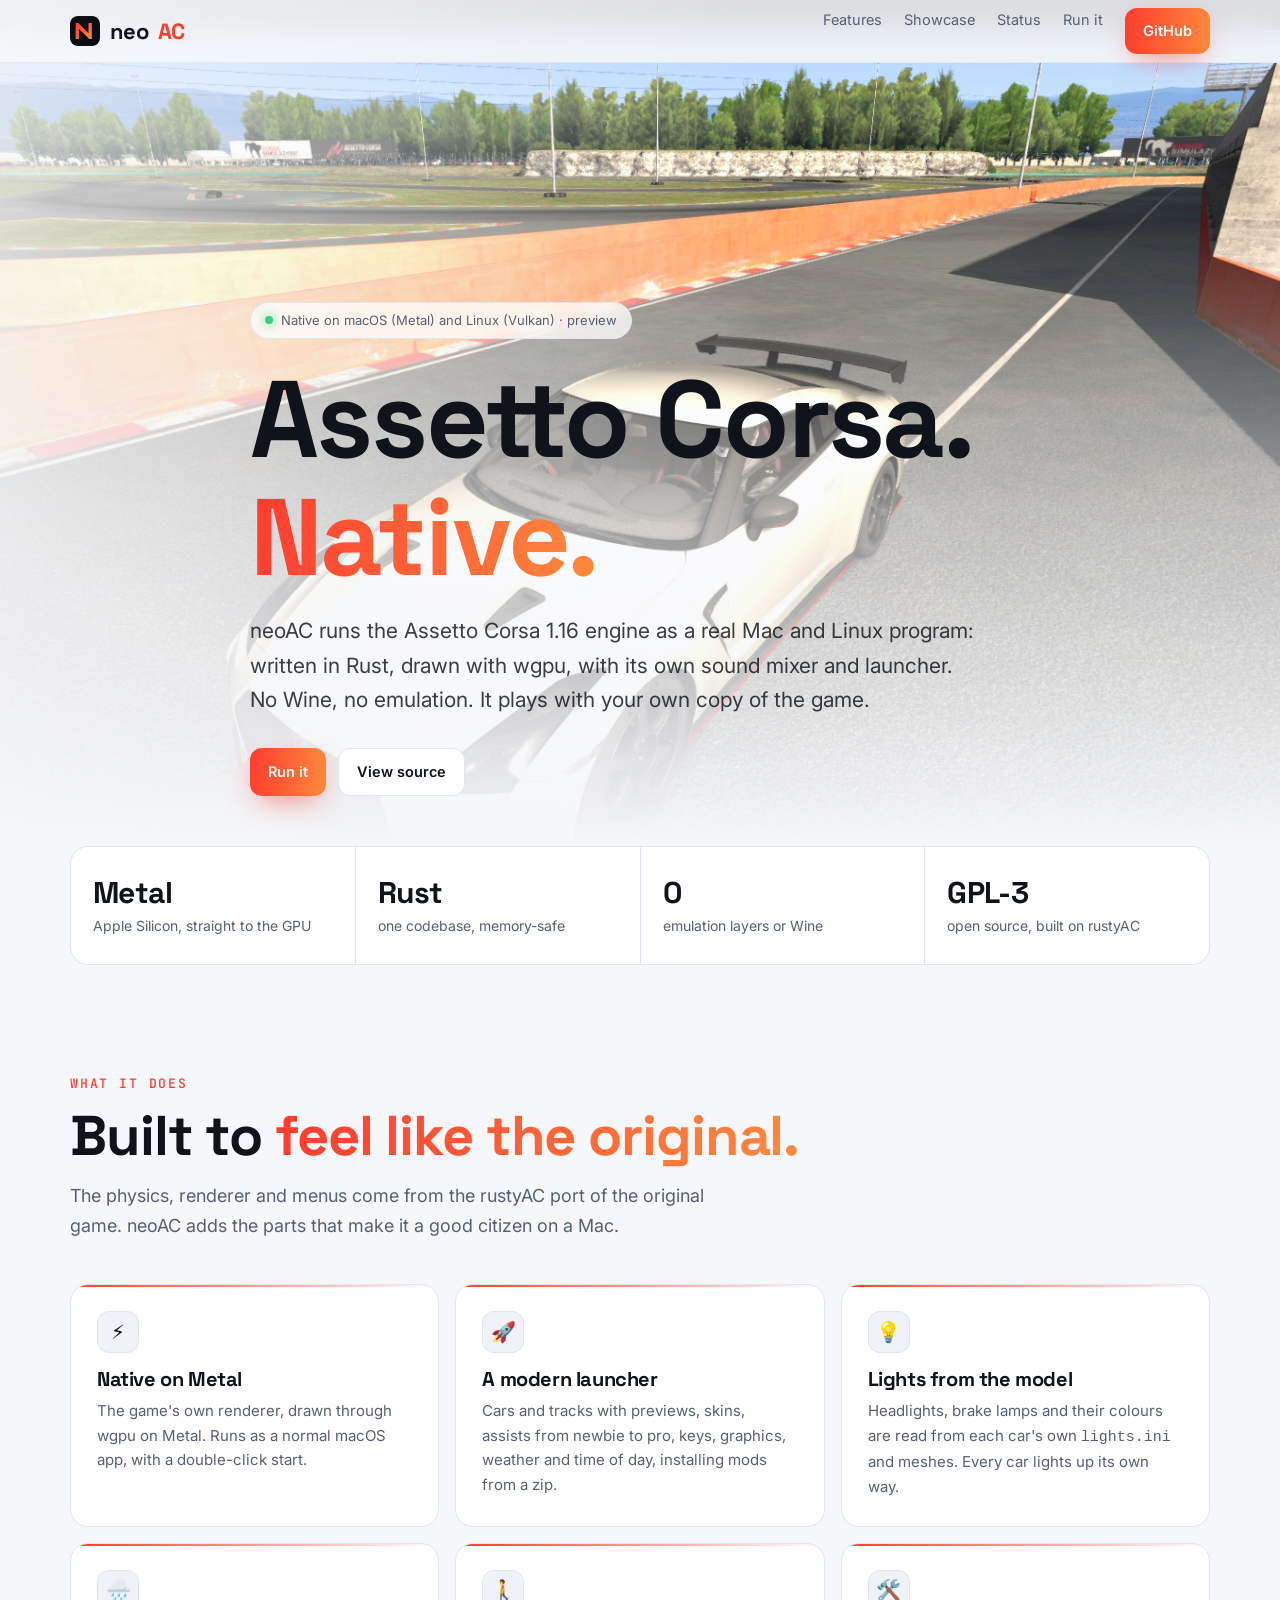
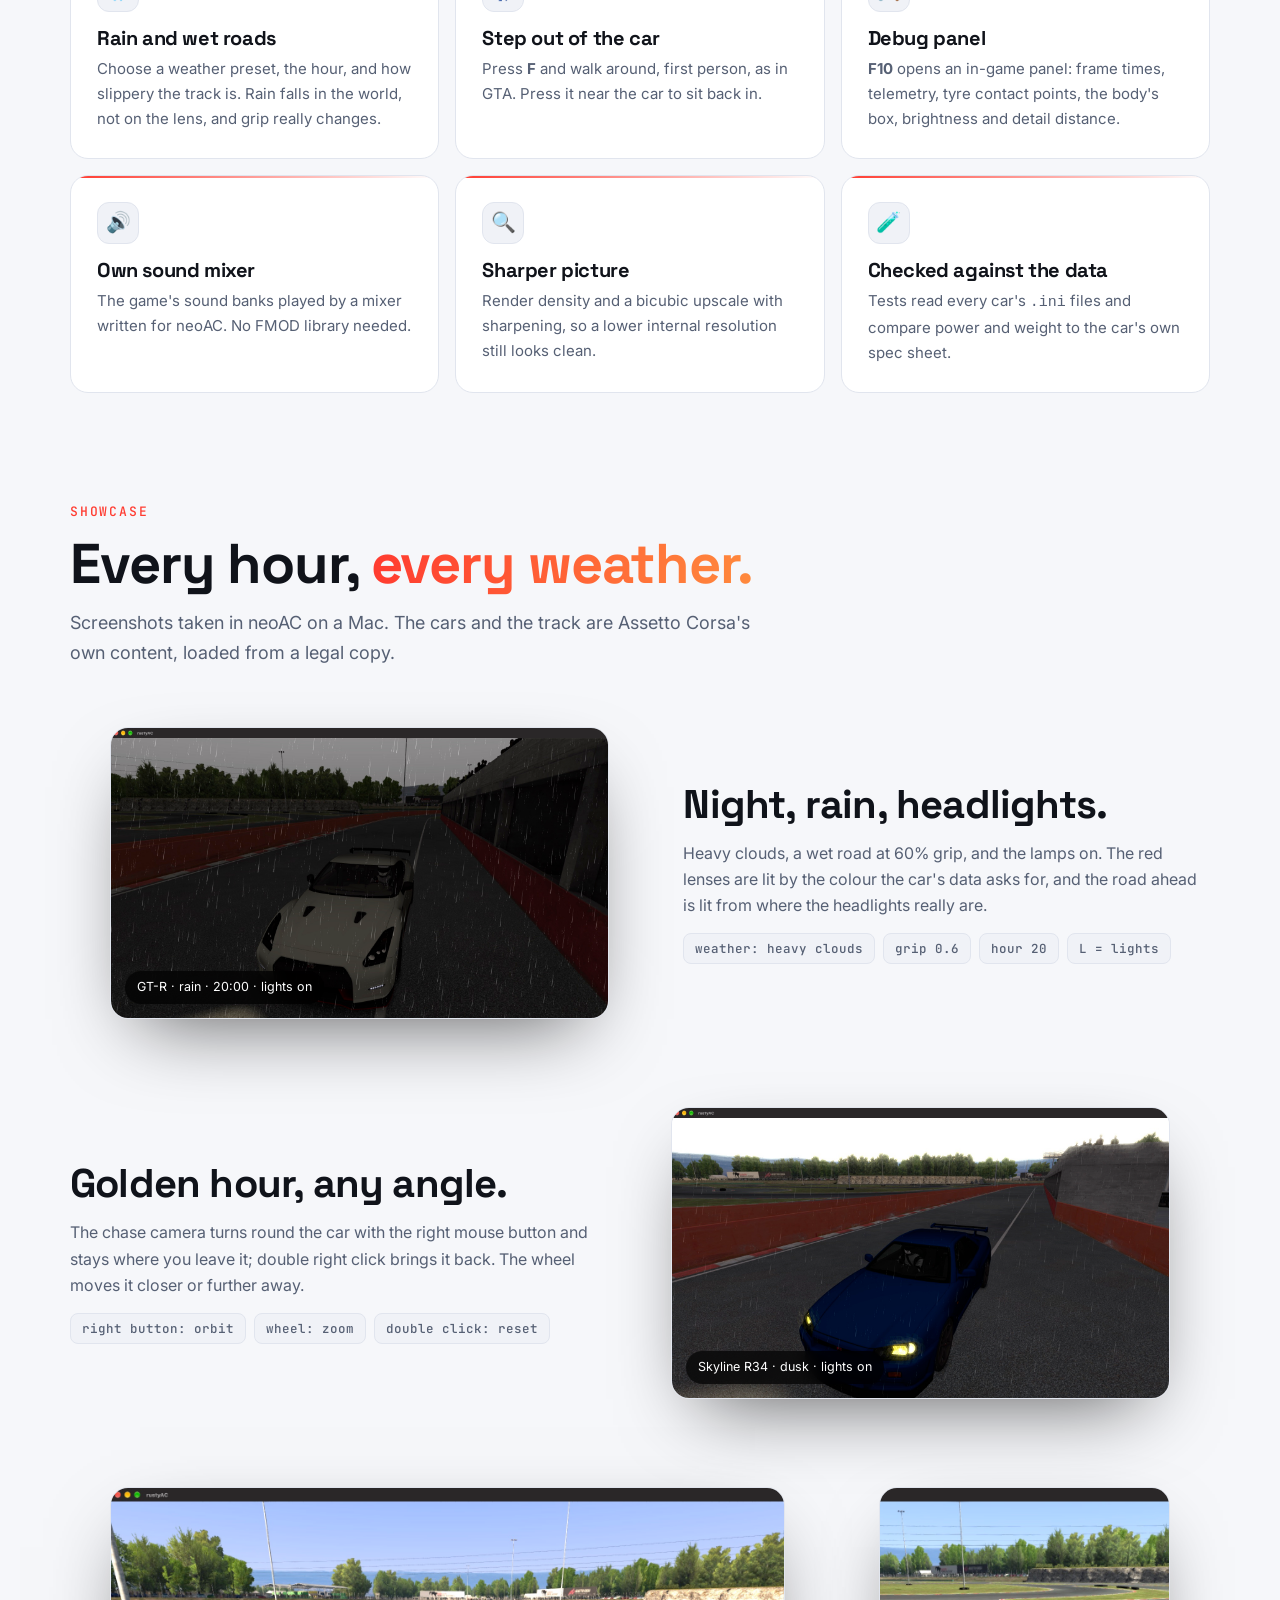
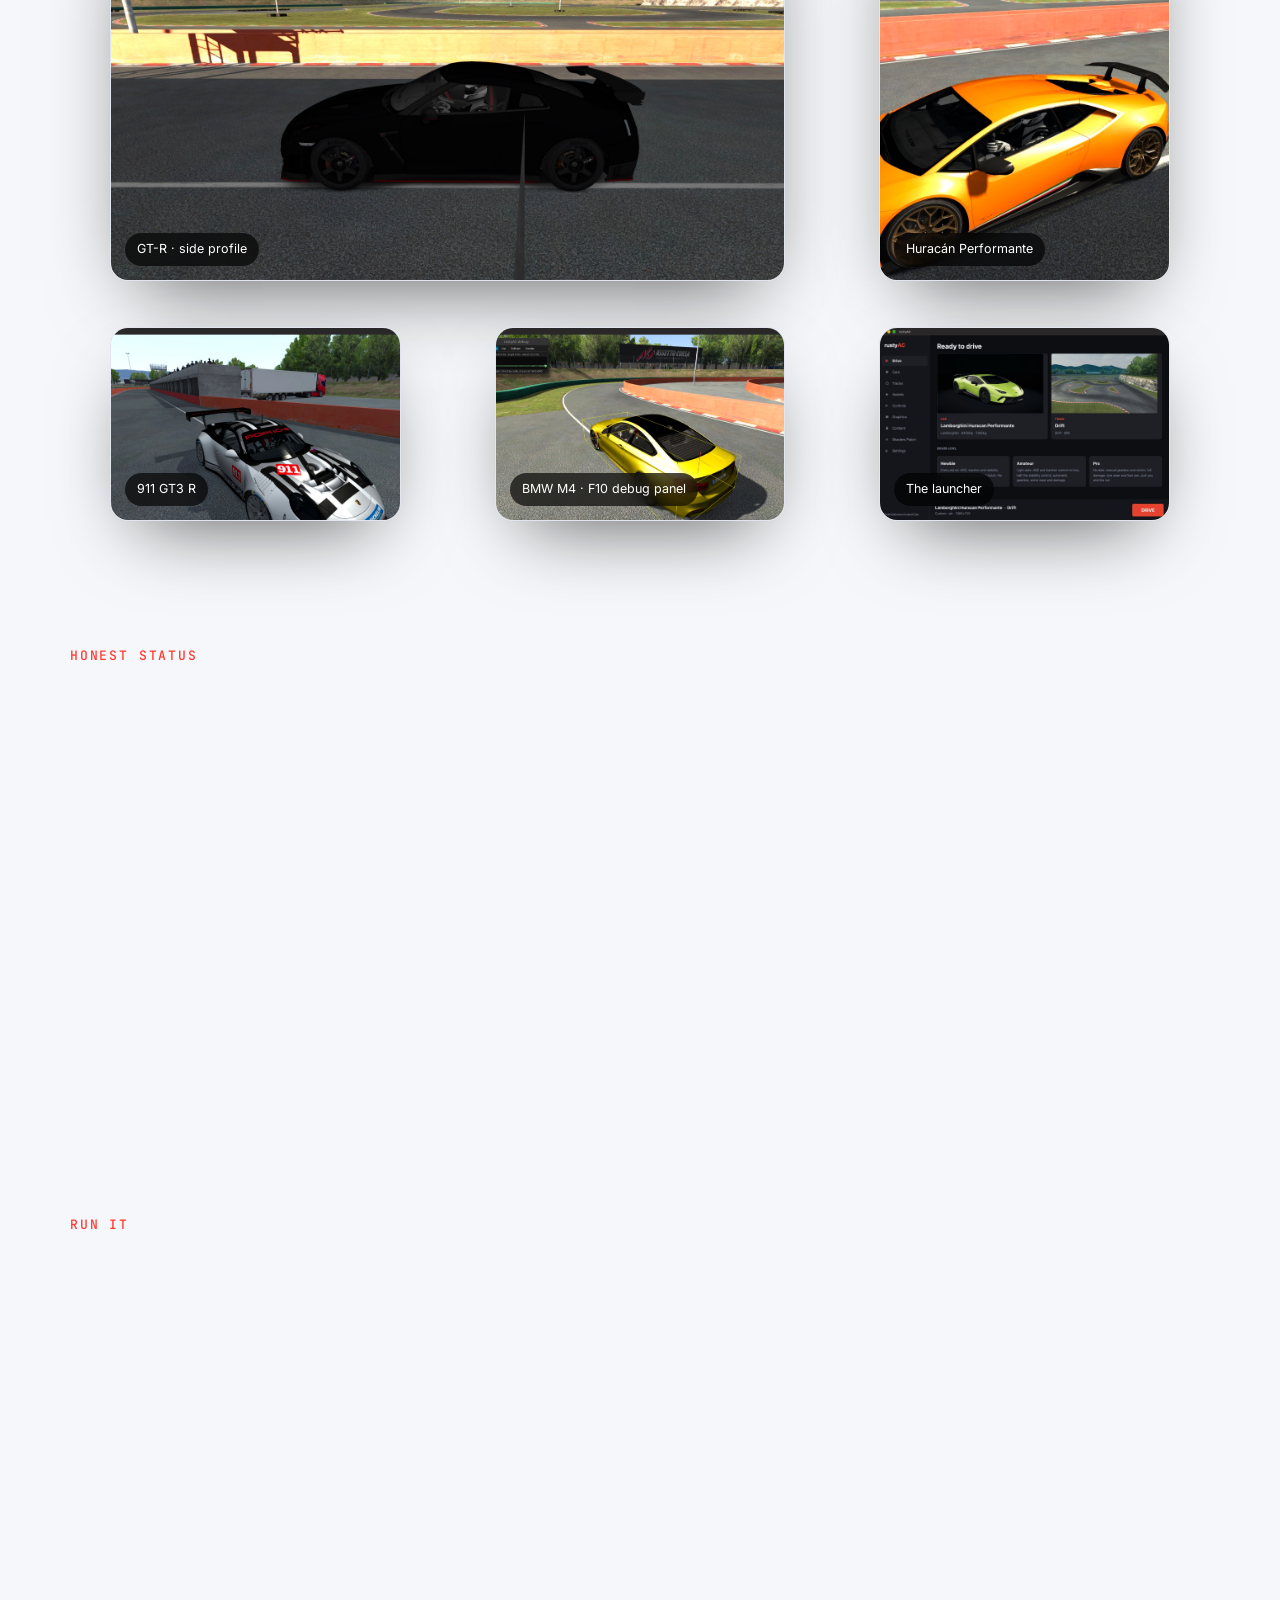
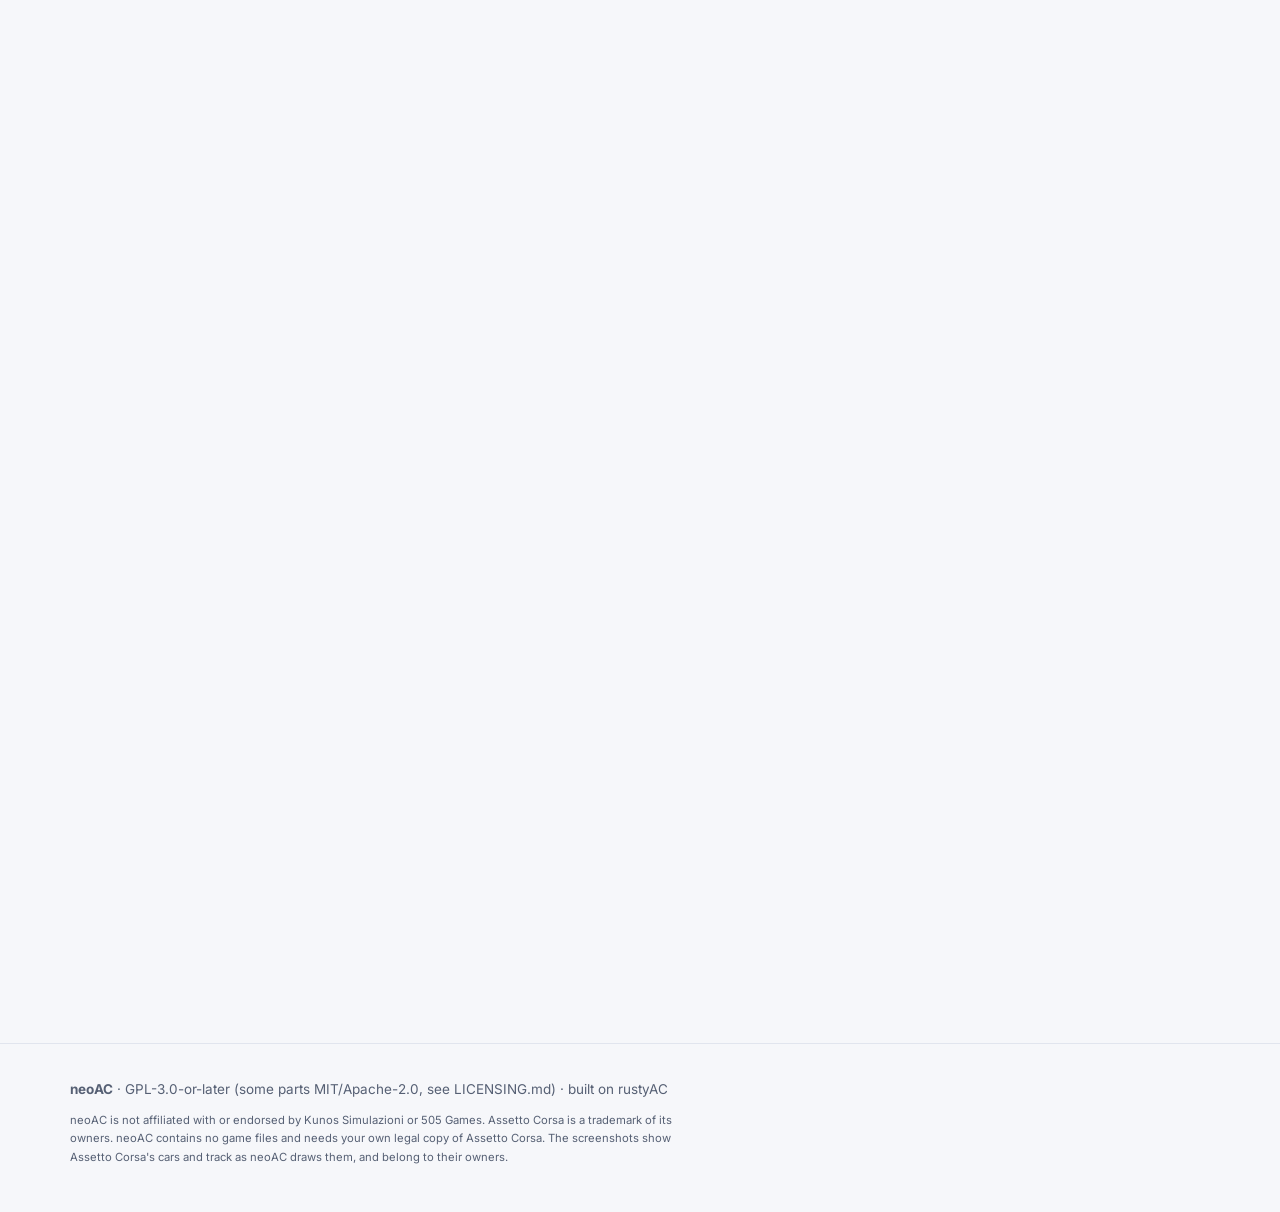
==== site/index.html @ da4c32da "feat: logo, favicon, README layout, sharper hero and readable nav; clippy fixes Co-Authored-By: Clau" ====
<!doctype html>
<html lang="en">
<head>
<meta charset="utf-8">
<meta name="viewport" content="width=device-width, initial-scale=1">
<title>neoAC — Assetto Corsa, native on Mac and Linux</title>
<meta name="description" content="neoAC runs the Assetto Corsa 1.16 engine natively on macOS (Metal) and Linux (Vulkan), written in Rust. Built on rustyAC.">
<meta property="og:title" content="neoAC — Assetto Corsa, native on Mac and Linux">
<meta property="og:description" content="Rust, wgpu, Metal. A native Assetto Corsa build with its own launcher, sound mixer and lighting. Built on rustyAC.">
<meta property="og:image" content="img/hero.jpg">
<link rel="icon" type="image/svg+xml" href="favicon.svg">
<link rel="preconnect" href="https://fonts.googleapis.com">
<link rel="preconnect" href="https://fonts.gstatic.com" crossorigin>
<link href="https://fonts.googleapis.com/css2?family=Inter:wght@400;500;600&family=Space+Grotesk:wght@500;700&family=JetBrains+Mono:wght@400;500&display=swap" rel="stylesheet">
<style>
:root{
  --bg:#07080b; --panel:#0f1117; --panel2:#151821; --line:#232734; --text:#e9ecf3; --mute:#9aa3b5;
  --accent:#ff3b30; --accent2:#ff8a3d; --ok:#35d07f;
  --radius:18px; --maxw:1180px;
}
@media (prefers-color-scheme: light){
  :root:not([data-theme="dark"]){--bg:#f6f7fa;--panel:#fff;--panel2:#f0f2f7;--line:#e1e5ee;--text:#10131a;--mute:#566074}
}
:root[data-theme="light"]{--bg:#f6f7fa;--panel:#fff;--panel2:#f0f2f7;--line:#e1e5ee;--text:#10131a;--mute:#566074}
*{box-sizing:border-box}
html{scroll-behavior:smooth}
body{margin:0;background:var(--bg);color:var(--text);font:16px/1.65 Inter,system-ui,sans-serif;-webkit-font-smoothing:antialiased}
a{color:inherit}
.wrap{max-width:var(--maxw);margin:0 auto;padding:0 20px}
h1,h2,h3{font-family:"Space Grotesk",Inter,sans-serif;line-height:1.08;margin:0;letter-spacing:-.02em}
.grad{background:linear-gradient(95deg,var(--accent),var(--accent2));-webkit-background-clip:text;background-clip:text;color:transparent}

/* nav */
nav{position:fixed;inset:0 0 auto 0;z-index:30;backdrop-filter:blur(14px);background:color-mix(in srgb,var(--bg) 88%,transparent);border-bottom:1px solid color-mix(in srgb,var(--line) 70%,transparent)}
nav .wrap{display:flex;align-items:center;height:62px;gap:28px}
.logo{font:700 22px "Space Grotesk";text-decoration:none;letter-spacing:-.03em;display:inline-flex;align-items:center;gap:10px}
.logo img{border-radius:8px}
.logo b{color:var(--accent)}
nav .links{display:flex;gap:22px;margin-left:auto;font-size:14.5px;color:var(--mute)}
nav .links a{text-decoration:none}
nav .links a:hover{color:var(--text)}
.btn{display:inline-flex;align-items:center;gap:9px;padding:11px 18px;border-radius:12px;font-weight:600;font-size:14.5px;text-decoration:none;border:1px solid var(--line);background:var(--panel);transition:.2s}
.btn:hover{transform:translateY(-1px);border-color:color-mix(in srgb,var(--accent) 60%,var(--line))}
.btn.primary{background:linear-gradient(95deg,var(--accent),var(--accent2));border:0;color:#fff;box-shadow:0 10px 30px -10px color-mix(in srgb,var(--accent) 70%,transparent)}
@media(max-width:760px){nav .links a:not(.btn){display:none}}

/* hero */
.hero{position:relative;min-height:min(100svh,880px);display:flex;align-items:flex-end;overflow:hidden;isolation:isolate}
.hero img.bg{position:absolute;inset:0;width:100%;height:100%;object-fit:cover;object-position:center 70%;z-index:-2;transform:scale(1);animation:none}
@keyframes drift{to{transform:scale(1.12) translate(-1.2%,-1%)}}
.hero::after{content:"";position:absolute;inset:0;z-index:-1;background:linear-gradient(to top,var(--bg) 4%,color-mix(in srgb,var(--bg) 55%,transparent) 42%,transparent 75%),linear-gradient(to right,color-mix(in srgb,var(--bg) 75%,transparent),transparent 60%)}
.hero .wrap{padding-bottom:84px;padding-top:140px}
.pill{display:inline-flex;gap:8px;align-items:center;padding:7px 14px;border-radius:99px;border:1px solid var(--line);background:color-mix(in srgb,var(--panel) 75%,transparent);font-size:13px;color:var(--mute);backdrop-filter:blur(8px)}
.dot{width:8px;height:8px;border-radius:50%;background:var(--ok);box-shadow:0 0 12px var(--ok)}
.hero h1{font-size:clamp(46px,8.5vw,112px);margin:22px 0 18px;max-width:11ch}
.hero p.lead{font-size:clamp(17px,2vw,21px);color:color-mix(in srgb,var(--text) 82%,transparent);max-width:56ch;margin:0 0 30px}
.cta{display:flex;gap:12px;flex-wrap:wrap}

/* stats */
.stats{display:grid;grid-template-columns:repeat(4,1fr);gap:1px;background:var(--line);border:1px solid var(--line);border-radius:var(--radius);overflow:hidden;margin-top:-34px;position:relative;z-index:2}
.stats div{background:var(--panel);padding:26px 22px}
.stats b{display:block;font:700 30px "Space Grotesk";letter-spacing:-.02em}
.stats span{color:var(--mute);font-size:14px}
@media(max-width:760px){.stats{grid-template-columns:repeat(2,1fr)}}

section{padding:110px 0 0}
.eyebrow{font:500 13px "JetBrains Mono";letter-spacing:.14em;text-transform:uppercase;color:var(--accent)}
h2{font-size:clamp(32px,5vw,56px);margin:14px 0 14px}
.sub{color:var(--mute);max-width:62ch;font-size:18px;margin:0 0 44px}

/* features */
.grid{display:grid;grid-template-columns:repeat(3,1fr);gap:16px}
@media(max-width:960px){.grid{grid-template-columns:repeat(2,1fr)}}
@media(max-width:620px){.grid{grid-template-columns:1fr}}
.card{background:var(--panel);border:1px solid var(--line);border-radius:var(--radius);padding:26px;position:relative;overflow:hidden;transition:.25s}
.card:hover{transform:translateY(-3px);border-color:color-mix(in srgb,var(--accent) 45%,var(--line))}
.card::before{content:"";position:absolute;inset:0 0 auto 0;height:2px;background:linear-gradient(90deg,var(--accent),transparent)}
.ic{width:42px;height:42px;border-radius:12px;display:grid;place-items:center;background:var(--panel2);border:1px solid var(--line);margin-bottom:16px;font-size:20px}
.card h3{font-size:20px;margin-bottom:8px}
.card p{margin:0;color:var(--mute);font-size:15px}

/* showcase */
.show{display:grid;grid-template-columns:1.1fr 1fr;gap:34px;align-items:center}
@media(max-width:900px){.show{grid-template-columns:1fr}}
.show.rev{grid-template-columns:1fr 1.1fr}
@media(max-width:900px){.show.rev{grid-template-columns:1fr}}
.shot{border-radius:var(--radius);overflow:hidden;border:1px solid var(--line);box-shadow:0 30px 80px -30px #000a;cursor:zoom-in;position:relative;background:var(--panel)}
.shot img{display:block;width:100%;height:auto;transition:transform .6s}
.shot:hover img{transform:scale(1.03)}
.shot figcaption{position:absolute;left:14px;bottom:14px;padding:6px 12px;border-radius:99px;background:#000a;backdrop-filter:blur(8px);color:#fff;font-size:12.5px}
.show h3{font-size:clamp(26px,3.4vw,40px);margin-bottom:14px}
.show p{color:var(--mute);margin:0 0 14px}
.tags{display:flex;gap:8px;flex-wrap:wrap;margin-top:6px}
.tags span{font:500 12.5px "JetBrains Mono";padding:6px 11px;border-radius:8px;background:var(--panel2);border:1px solid var(--line);color:var(--mute)}

/* gallery */
.gal{display:grid;grid-template-columns:repeat(12,1fr);gap:14px}
.gal .shot:nth-child(1){grid-column:span 8}
.gal .shot:nth-child(2){grid-column:span 4}
.gal .shot:nth-child(3){grid-column:span 4}
.gal .shot:nth-child(4){grid-column:span 4}
.gal .shot:nth-child(5){grid-column:span 4}
.gal .shot img{height:100%;object-fit:cover}
@media(max-width:800px){.gal .shot{grid-column:span 12!important}}

/* status */
.status{display:grid;grid-template-columns:1fr 1fr;gap:16px}
@media(max-width:800px){.status{grid-template-columns:1fr}}
.box{background:var(--panel);border:1px solid var(--line);border-radius:var(--radius);padding:26px}
.box h3{font-size:20px;margin-bottom:14px}
.box ul{margin:0;padding:0;list-style:none;display:grid;gap:10px;color:var(--mute);font-size:15px}
.box li{padding-left:26px;position:relative}
.box li::before{position:absolute;left:0;top:0}
.box.ok li::before{content:"✓";color:var(--ok);font-weight:700}
.box.todo li::before{content:"○";color:var(--accent2);font-weight:700}

/* run */
pre{margin:0;background:#05060a;color:#d6dcf0;border:1px solid var(--line);border-radius:14px;padding:20px 22px;overflow:auto;font:400 13.5px/1.7 "JetBrains Mono",monospace}
pre .c{color:#6b7590}
pre .k{color:#ff8a3d}
.steps{display:grid;gap:16px;counter-reset:s}
.step{display:grid;grid-template-columns:44px 1fr;gap:16px}
.step::before{counter-increment:s;content:counter(s);width:44px;height:44px;border-radius:12px;background:var(--panel2);border:1px solid var(--line);display:grid;place-items:center;font:700 18px "Space Grotesk";color:var(--accent)}
.step h3{font-size:19px;margin:6px 0 8px}
.step p{margin:0 0 10px;color:var(--mute);font-size:15px}

/* credit */
.credit{margin-top:110px;border-radius:calc(var(--radius) + 6px);padding:44px;background:radial-gradient(900px 300px at 0 0,color-mix(in srgb,var(--accent) 22%,transparent),transparent),var(--panel);border:1px solid var(--line);display:grid;grid-template-columns:1.4fr 1fr;gap:30px;align-items:center}
@media(max-width:800px){.credit{grid-template-columns:1fr;padding:28px}}
.credit h2{font-size:clamp(26px,3.6vw,40px);margin:8px 0 12px}
.credit p{color:var(--mute);margin:0 0 12px}
.credit .btns{display:flex;gap:10px;flex-wrap:wrap;justify-content:flex-end}
@media(max-width:800px){.credit .btns{justify-content:flex-start}}

footer{margin-top:90px;border-top:1px solid var(--line);padding:34px 0 60px;color:var(--mute);font-size:13.5px}
footer .wrap{display:grid;gap:10px}
footer small{max-width:90ch;display:block}

/* lightbox */
dialog{border:0;padding:0;background:transparent;max-width:96vw;max-height:94vh;overflow:visible}
dialog::backdrop{background:#000d;backdrop-filter:blur(6px)}
dialog img{max-width:96vw;max-height:90vh;border-radius:14px;display:block}
dialog button{position:absolute;top:-14px;right:-14px;width:38px;height:38px;border-radius:50%;border:0;background:#fff;color:#000;font-size:20px;cursor:pointer}

.reveal{opacity:0;transform:translateY(24px);transition:opacity .8s,transform .8s}
.reveal.in{opacity:1;transform:none}
@media(prefers-reduced-motion:reduce){.reveal{opacity:1;transform:none;transition:none}.hero img.bg{animation:none}}
</style>
</head>
<body>

<nav>
  <div class="wrap">
    <a class="logo" href="#top"><img src="logo.svg" alt="" width="30" height="30">neo<b>AC</b></a>
    <div class="links">
      <a href="#features">Features</a>
      <a href="#showcase">Showcase</a>
      <a href="#status">Status</a>
      <a href="#run">Run it</a>
      <a class="btn primary" href="https://github.com/LakoMoor/neoAC">GitHub</a>
    </div>
  </div>
</nav>

<header class="hero" id="top">
  <img class="bg" src="img/hero.jpg" alt="A pearl-white Nissan GT-R in neoAC, three-quarter view on a sunlit track">
  <div class="wrap">
    <span class="pill"><i class="dot"></i> Native on macOS (Metal) and Linux (Vulkan) · preview</span>
    <h1>Assetto Corsa. <span class="grad">Native.</span></h1>
    <p class="lead">neoAC runs the Assetto Corsa 1.16 engine as a real Mac and Linux program: written in Rust, drawn with wgpu, with its own sound mixer and launcher. No Wine, no emulation. It plays with your own copy of the game.</p>
    <div class="cta">
      <a class="btn primary" href="#run">Run it</a>
      <a class="btn" href="https://github.com/LakoMoor/neoAC">View source</a>
    </div>
  </div>
</header>

<main class="wrap">
  <div class="stats reveal">
    <div><b>Metal</b><span>Apple Silicon, straight to the GPU</span></div>
    <div><b>Rust</b><span>one codebase, memory-safe</span></div>
    <div><b>0</b><span>emulation layers or Wine</span></div>
    <div><b>GPL-3</b><span>open source, built on rustyAC</span></div>
  </div>

  <section id="features">
    <div class="eyebrow">What it does</div>
    <h2 class="reveal">Built to <span class="grad">feel like the original.</span></h2>
    <p class="sub reveal">The physics, renderer and menus come from the rustyAC port of the original game. neoAC adds the parts that make it a good citizen on a Mac.</p>
    <div class="grid">
      <article class="card reveal"><div class="ic">⚡</div><h3>Native on Metal</h3><p>The game's own renderer, drawn through wgpu on Metal. Runs as a normal macOS app, with a double-click start.</p></article>
      <article class="card reveal"><div class="ic">🚀</div><h3>A modern launcher</h3><p>Cars and tracks with previews, skins, assists from newbie to pro, keys, graphics, weather and time of day, installing mods from a zip.</p></article>
      <article class="card reveal"><div class="ic">💡</div><h3>Lights from the model</h3><p>Headlights, brake lamps and their colours are read from each car's own <code>lights.ini</code> and meshes. Every car lights up its own way.</p></article>
      <article class="card reveal"><div class="ic">🌧️</div><h3>Rain and wet roads</h3><p>Choose a weather preset, the hour, and how slippery the track is. Rain falls in the world, not on the lens, and grip really changes.</p></article>
      <article class="card reveal"><div class="ic">🚶</div><h3>Step out of the car</h3><p>Press <b>F</b> and walk around, first person, as in GTA. Press it near the car to sit back in.</p></article>
      <article class="card reveal"><div class="ic">🛠️</div><h3>Debug panel</h3><p><b>F10</b> opens an in-game panel: frame times, telemetry, tyre contact points, the body's box, brightness and detail distance.</p></article>
      <article class="card reveal"><div class="ic">🔊</div><h3>Own sound mixer</h3><p>The game's sound banks played by a mixer written for neoAC. No FMOD library needed.</p></article>
      <article class="card reveal"><div class="ic">🔍</div><h3>Sharper picture</h3><p>Render density and a bicubic upscale with sharpening, so a lower internal resolution still looks clean.</p></article>
      <article class="card reveal"><div class="ic">🧪</div><h3>Checked against the data</h3><p>Tests read every car's <code>.ini</code> files and compare power and weight to the car's own spec sheet.</p></article>
    </div>
  </section>

  <section id="showcase">
    <div class="eyebrow">Showcase</div>
    <h2 class="reveal">Every hour, <span class="grad">every weather.</span></h2>
    <p class="sub reveal">Screenshots taken in neoAC on a Mac. The cars and the track are Assetto Corsa's own content, loaded from a legal copy.</p>

    <div class="show reveal">
      <figure class="shot" data-full="img/rain_night.jpg"><img loading="lazy" src="img/rain_night.jpg" alt="Nissan GT-R at night in heavy rain with headlights on"><figcaption>GT-R · rain · 20:00 · lights on</figcaption></figure>
      <div>
        <h3>Night, rain, headlights.</h3>
        <p>Heavy clouds, a wet road at 60% grip, and the lamps on. The red lenses are lit by the colour the car's data asks for, and the road ahead is lit from where the headlights really are.</p>
        <div class="tags"><span>weather: heavy clouds</span><span>grip 0.6</span><span>hour 20</span><span>L = lights</span></div>
      </div>
    </div>
    <div style="height:56px"></div>
    <div class="show rev reveal">
      <div>
        <h3>Golden hour, any angle.</h3>
        <p>The chase camera turns round the car with the right mouse button and stays where you leave it; double right click brings it back. The wheel moves it closer or further away.</p>
        <div class="tags"><span>right button: orbit</span><span>wheel: zoom</span><span>double click: reset</span></div>
      </div>
      <figure class="shot" data-full="img/r34_dusk.jpg"><img loading="lazy" src="img/r34_dusk.jpg" alt="Nissan Skyline R34 at dusk with its headlights on"><figcaption>Skyline R34 · dusk · lights on</figcaption></figure>
    </div>

    <div style="height:56px"></div>
    <div class="gal reveal">
      <figure class="shot" data-full="img/side.jpg"><img loading="lazy" src="img/side.jpg" alt="Side profile of a black Nissan GT-R"><figcaption>GT-R · side profile</figcaption></figure>
      <figure class="shot" data-full="img/huracan.jpg"><img loading="lazy" src="img/huracan.jpg" alt="Lamborghini Huracán Performante"><figcaption>Huracán Performante</figcaption></figure>
      <figure class="shot" data-full="img/gt3.jpg"><img loading="lazy" src="img/gt3.jpg" alt="Porsche 911 GT3 R from behind"><figcaption>911 GT3 R</figcaption></figure>
      <figure class="shot" data-full="img/m4_debug.jpg"><img loading="lazy" src="img/m4_debug.jpg" alt="BMW M4 with the F10 debug panel open"><figcaption>BMW M4 · F10 debug panel</figcaption></figure>
      <figure class="shot" data-full="img/launcher.jpg"><img loading="lazy" src="img/launcher.jpg" alt="The neoAC launcher with a Lamborghini and the Drift track selected"><figcaption>The launcher</figcaption></figure>
    </div>
  </section>

  <section id="status">
    <div class="eyebrow">Honest status</div>
    <h2 class="reveal">A <span class="grad">preview,</span> not a finished game.</h2>
    <p class="sub reveal">Here is what works today and what does not yet.</p>
    <div class="status">
      <div class="box ok reveal"><h3>Works</h3><ul>
        <li>Driving on macOS with the original renderer, HUD and menus, keyboard and mouse</li>
        <li>The launcher: cars, tracks, skins, assists, graphics, weather, mods</li>
        <li>Headlights, brake lamps and rain; walking out of the car</li>
        <li>Joining a Kunos <code>acServer</code> on the local network</li>
        <li>Data tests across the cars in the repository</li>
      </ul></div>
      <div class="box todo reveal"><h3>Not yet</h3><ul>
        <li>Linux is only checked to compile, not tested running</li>
        <li>Gamepad support and Python apps</li>
        <li>Turn signals: the base game has none, and no car here defines them</li>
        <li>Sound is still approximate</li>
        <li>Hosting a server from inside the game</li>
      </ul></div>
    </div>
  </section>

  <section id="run">
    <div class="eyebrow">Run it</div>
    <h2 class="reveal">From source, <span class="grad">in a few minutes.</span></h2>
    <p class="sub reveal">You need your own copy of Assetto Corsa 1.16 (the Windows files: <code>content</code> and <code>system</code>). neoAC contains no game files.</p>
    <div class="steps">
      <div class="step reveal"><div><h3>Get the code and Rust</h3><p>Install Rust from rustup.rs, then clone the repository.</p>
<pre><span class="k">git</span> clone https://github.com/LakoMoor/neoAC
<span class="k">cd</span> neoAC</pre></div></div>
      <div class="step reveal"><div><h3>Point it at your game</h3><p>Put the Assetto Corsa folder somewhere, and tell neoAC where it is.</p>
<pre><span class="k">export</span> AC_ROOT=<span class="c">"/path/to/assettocorsa"</span></pre></div></div>
      <div class="step reveal"><div><h3>Drive</h3><p>Open a car on a track straight away, or start the launcher.</p>
<pre><span class="c"># straight into a car</span>
cargo run --release -p rustyac-native -- --car ks_nissan_gtr --track drift

<span class="c"># or package the launcher into the game folder and double-click it</span>
sh packaging/package_unix.sh "$AC_ROOT"
<span class="c"># then open rustyac.command (macOS) or rustyac.sh (Linux)</span></pre></div></div>
    </div>
    <p class="sub reveal" style="margin-top:26px">Handy options: <code>--weather</code>, <code>--hour</code>, <code>--grip</code>, <code>--orbit</code>, <code>--debug-panel</code>, <code>--shot</code>. Run with <code>--help</code> for all of them.</p>
  </section>

  <aside class="credit reveal">
    <div>
      <div class="eyebrow">Credit</div>
      <h2>Built on <span class="grad">rustyAC.</span></h2>
      <p>neoAC is not a fork of a game and not a new engine: it is built on <b>rustyAC</b>, the open-source Rust rewrite of Assetto Corsa by <b>thesupersupersigma</b>. The physics, the renderer and most of the code are theirs, and the licenses and copyright notices are kept as they are.</p>
      <p>neoAC adds its own work on top, mostly for macOS and Linux. Thank you to the rustyAC project for making it possible.</p>
    </div>
    <div class="btns">
      <a class="btn primary" href="https://github.com/thesupersupersigma/rustyAC">rustyAC on GitHub</a>
      <a class="btn" href="https://rustyac.com">rustyac.com</a>
    </div>
  </aside>
</main>

<footer>
  <div class="wrap">
    <div><b>neoAC</b> · GPL-3.0-or-later (some parts MIT/Apache-2.0, see LICENSING.md) · built on rustyAC</div>
    <small>neoAC is not affiliated with or endorsed by Kunos Simulazioni or 505 Games. Assetto Corsa is a trademark of its owners. neoAC contains no game files and needs your own legal copy of Assetto Corsa. The screenshots show Assetto Corsa's cars and track as neoAC draws them, and belong to their owners.</small>
  </div>
</footer>

<dialog id="lb"><img alt=""><button aria-label="Close">×</button></dialog>
<script>
(function(){
  var lb=document.getElementById('lb'), img=lb.querySelector('img');
  document.querySelectorAll('.shot').forEach(function(f){
    f.addEventListener('click',function(){img.src=f.dataset.full||f.querySelector('img').src;img.alt=f.querySelector('img').alt;lb.showModal();});
  });
  lb.addEventListener('click',function(){lb.close();});
  var io='IntersectionObserver' in window?new IntersectionObserver(function(es){es.forEach(function(e){if(e.isIntersecting){e.target.classList.add('in');io.unobserve(e.target);}});},{threshold:.12}):null;
  document.querySelectorAll('.reveal').forEach(function(el){io?io.observe(el):el.classList.add('in');});
})();
</script>
</body>
</html>
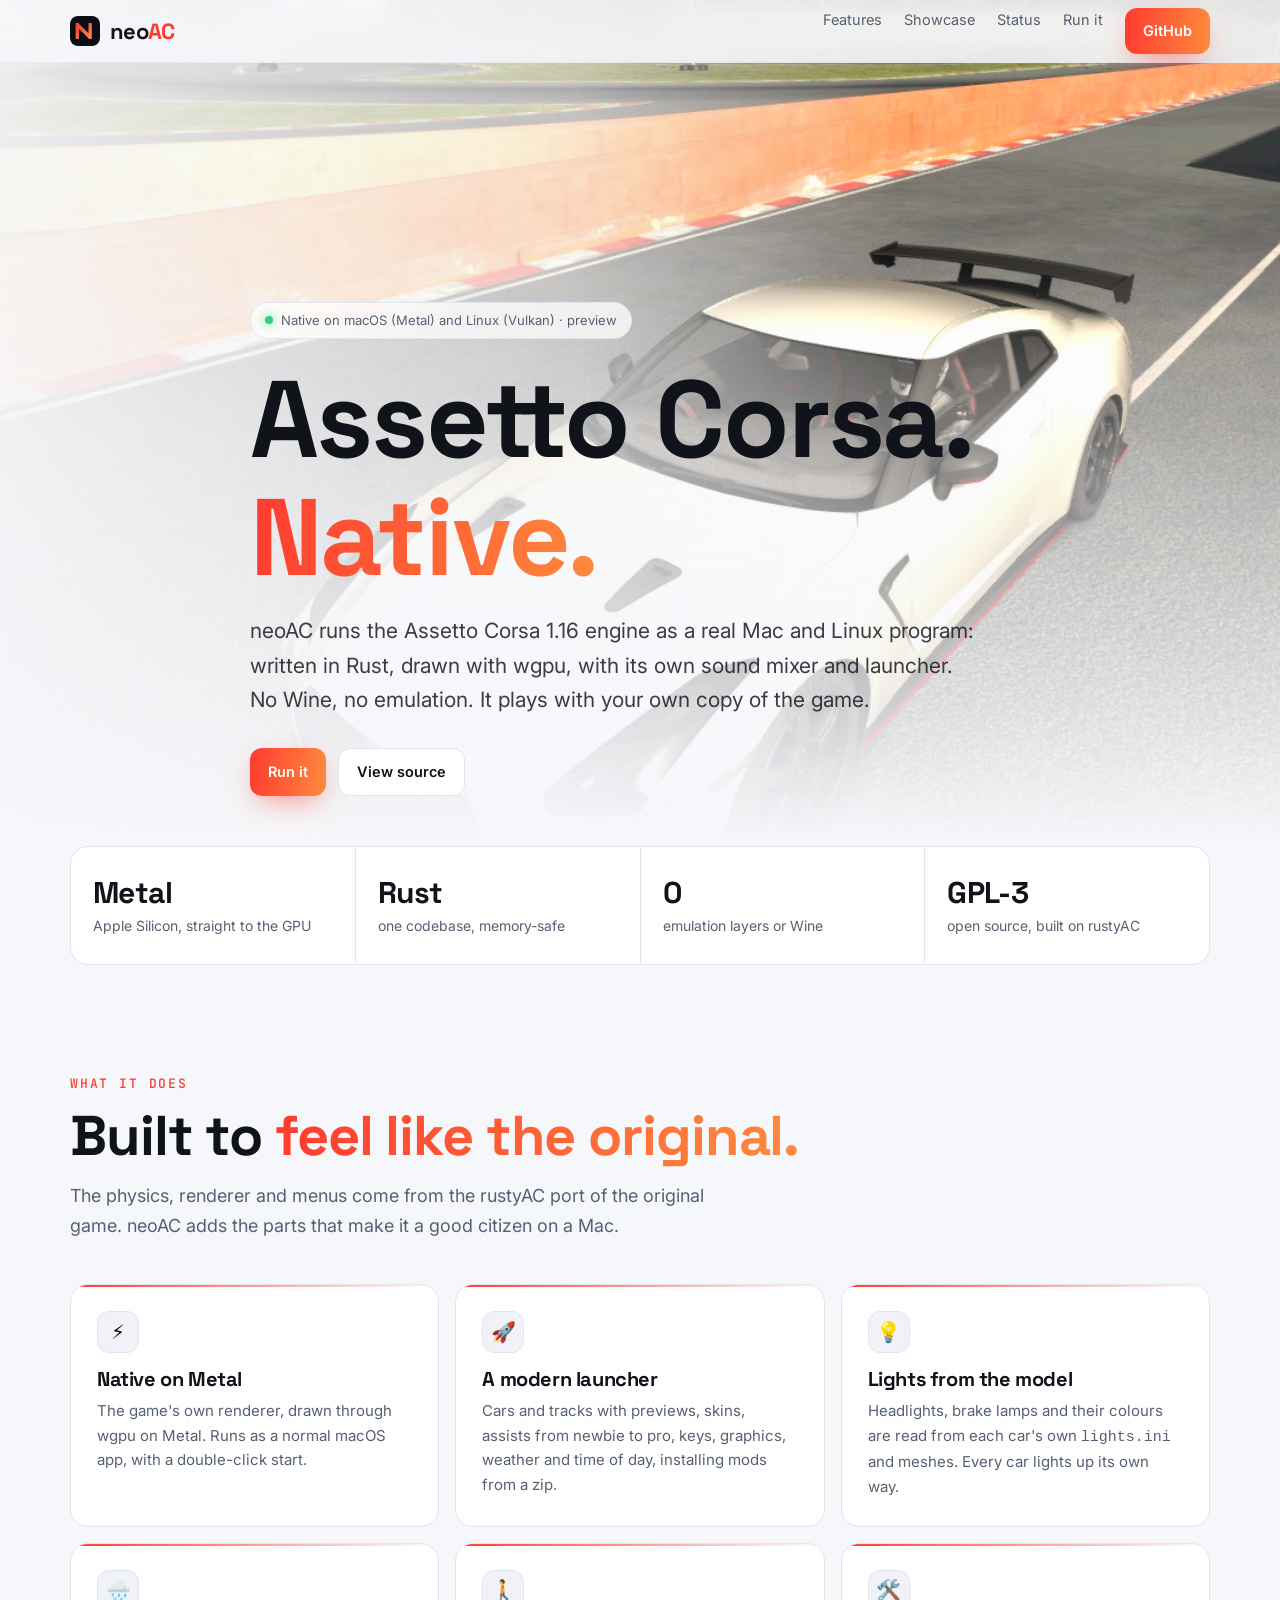
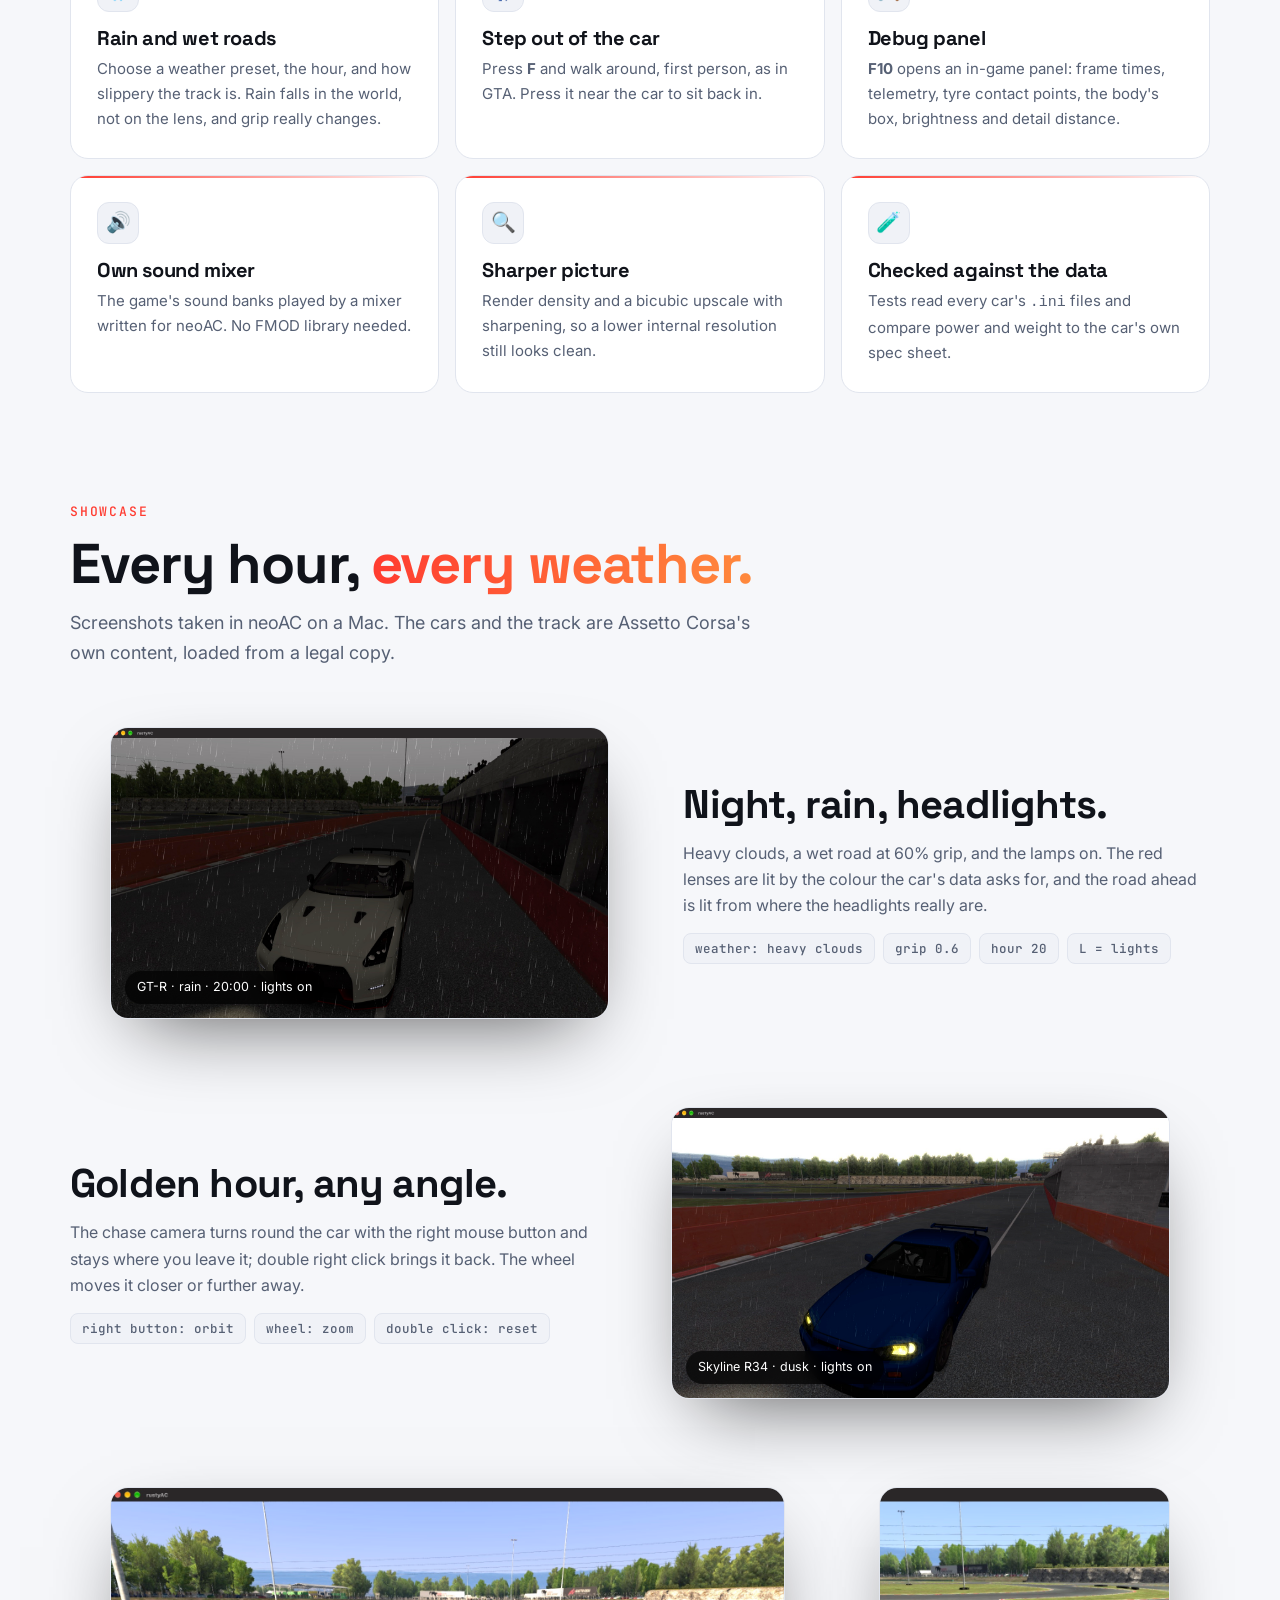
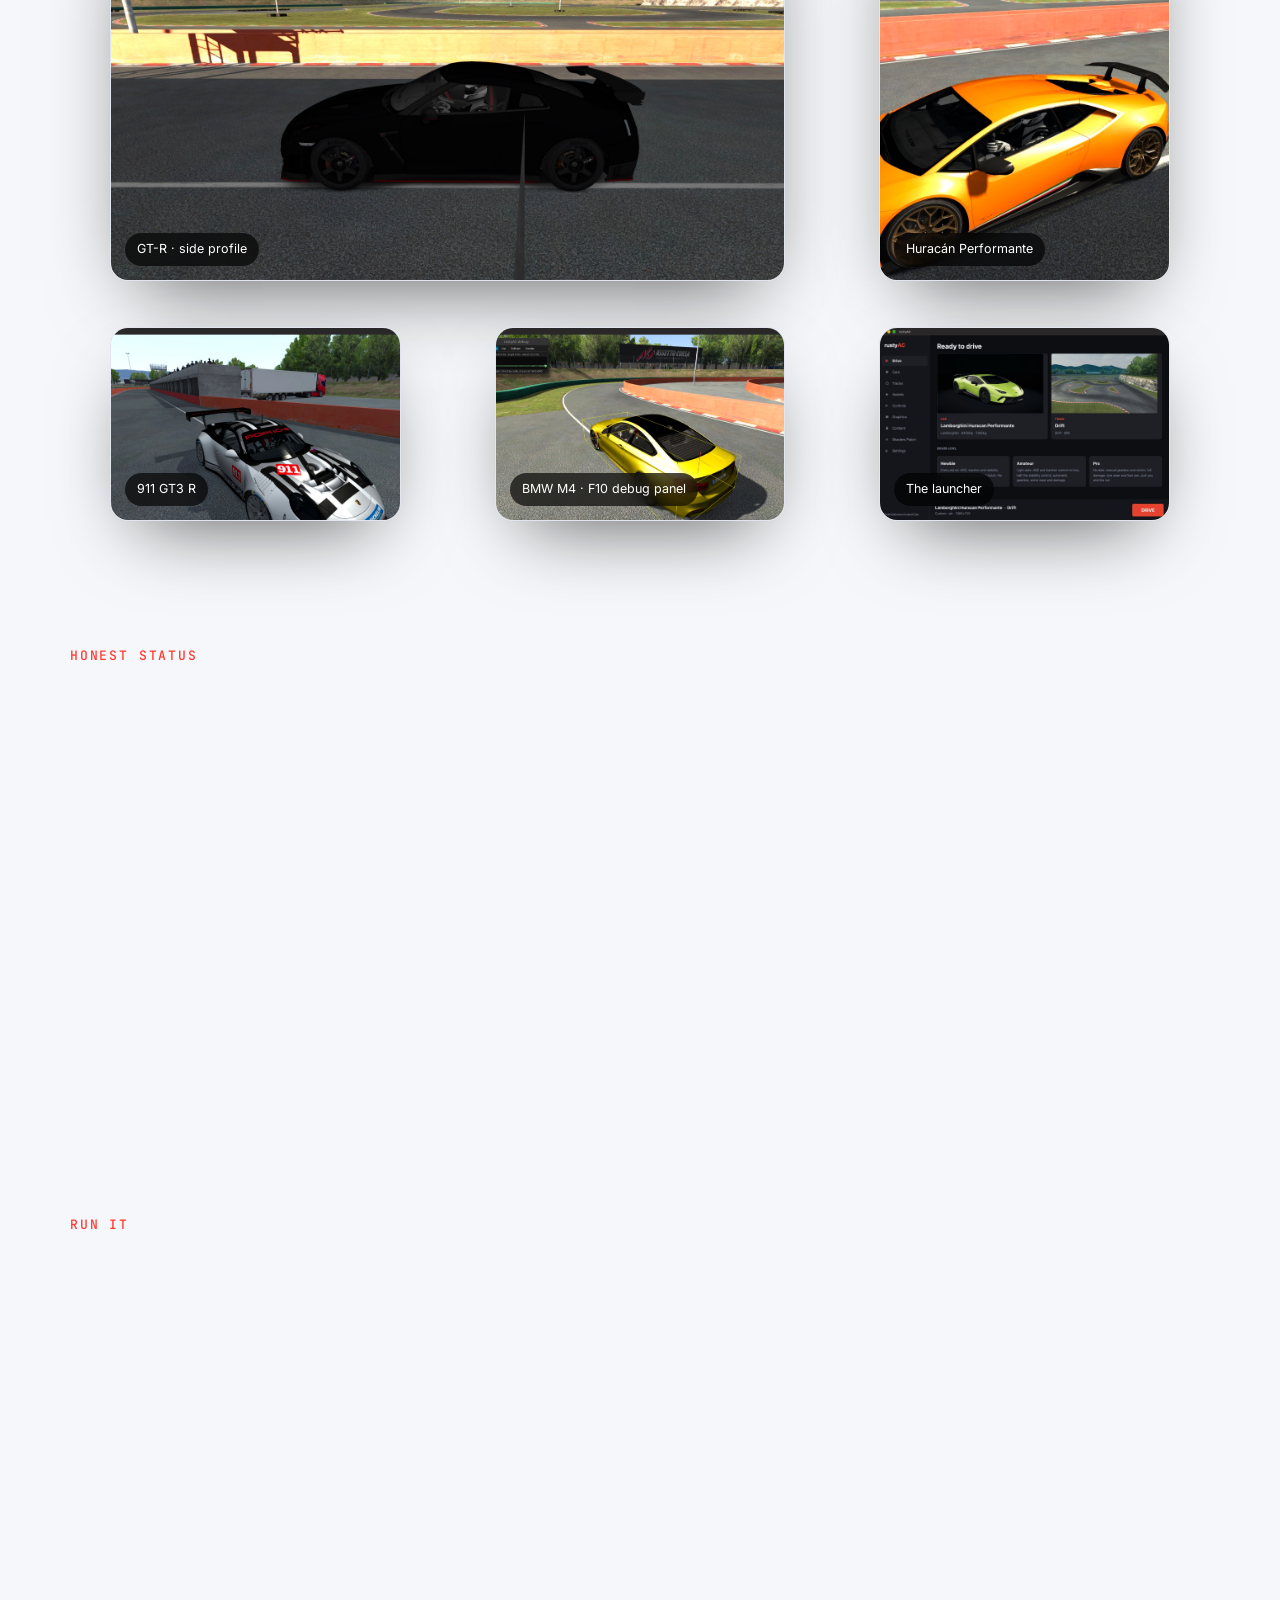
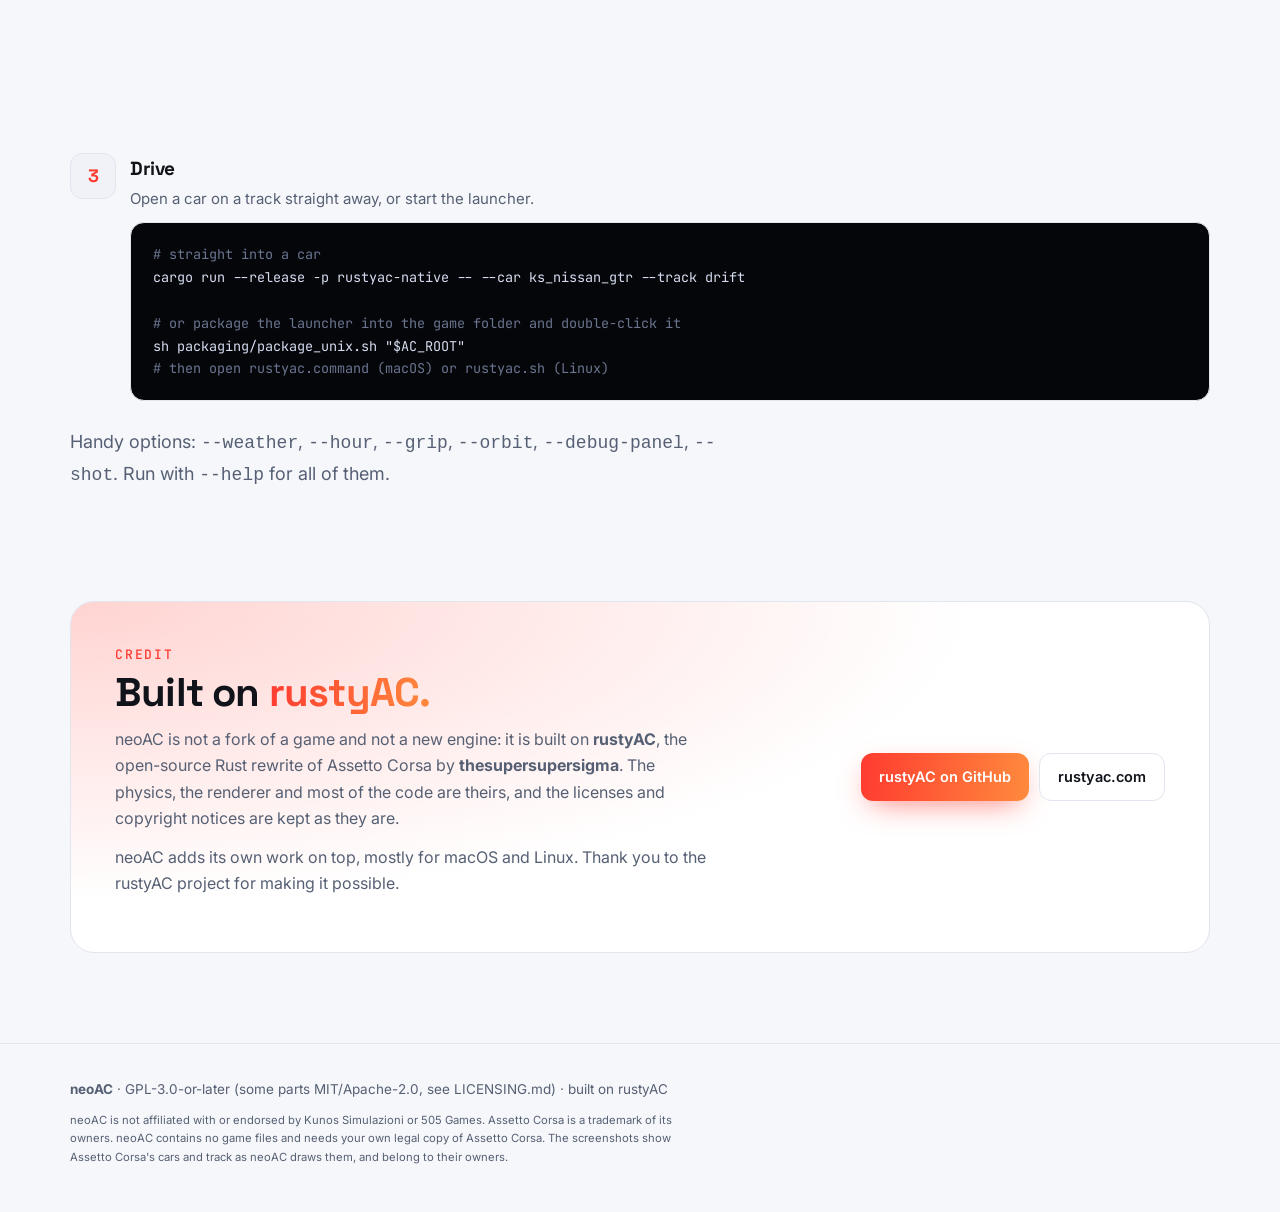
==== commit cb8b3cb7: "fix(site): hero crop puts the car on the right; wordmark spacing Co-Authored-By: Claude Sonnet 5.5 <" ====
--- a/site/index.html
+++ b/site/index.html
@@ -46,9 +46,9 @@
 
 /* hero */
 .hero{position:relative;min-height:min(100svh,880px);display:flex;align-items:flex-end;overflow:hidden;isolation:isolate}
-.hero img.bg{position:absolute;inset:0;width:100%;height:100%;object-fit:cover;object-position:center 70%;z-index:-2;transform:scale(1);animation:none}
+.hero img.bg{position:absolute;inset:0;width:100%;height:100%;object-fit:cover;object-position:center 70%;z-index:-2;transform:scale(1.25);transform-origin:0% 80%;animation:none}
 @keyframes drift{to{transform:scale(1.12) translate(-1.2%,-1%)}}
-.hero::after{content:"";position:absolute;inset:0;z-index:-1;background:linear-gradient(to top,var(--bg) 4%,color-mix(in srgb,var(--bg) 55%,transparent) 42%,transparent 75%),linear-gradient(to right,color-mix(in srgb,var(--bg) 75%,transparent),transparent 60%)}
+.hero::after{content:"";position:absolute;inset:0;z-index:-1;background:linear-gradient(to top,var(--bg) 4%,color-mix(in srgb,var(--bg) 55%,transparent) 42%,transparent 75%),linear-gradient(to right,color-mix(in srgb,var(--bg) 92%,transparent),color-mix(in srgb,var(--bg) 55%,transparent) 45%,transparent 70%)}
 .hero .wrap{padding-bottom:84px;padding-top:140px}
 .pill{display:inline-flex;gap:8px;align-items:center;padding:7px 14px;border-radius:99px;border:1px solid var(--line);background:color-mix(in srgb,var(--panel) 75%,transparent);font-size:13px;color:var(--mute);backdrop-filter:blur(8px)}
 .dot{width:8px;height:8px;border-radius:50%;background:var(--ok);box-shadow:0 0 12px var(--ok)}
@@ -151,7 +151,7 @@
 
 <nav>
   <div class="wrap">
-    <a class="logo" href="#top"><img src="logo.svg" alt="" width="30" height="30">neo<b>AC</b></a>
+    <a class="logo" href="#top"><img src="logo.svg" alt="" width="30" height="30"><span>neo<b>AC</b></span></a>
     <div class="links">
       <a href="#features">Features</a>
       <a href="#showcase">Showcase</a>
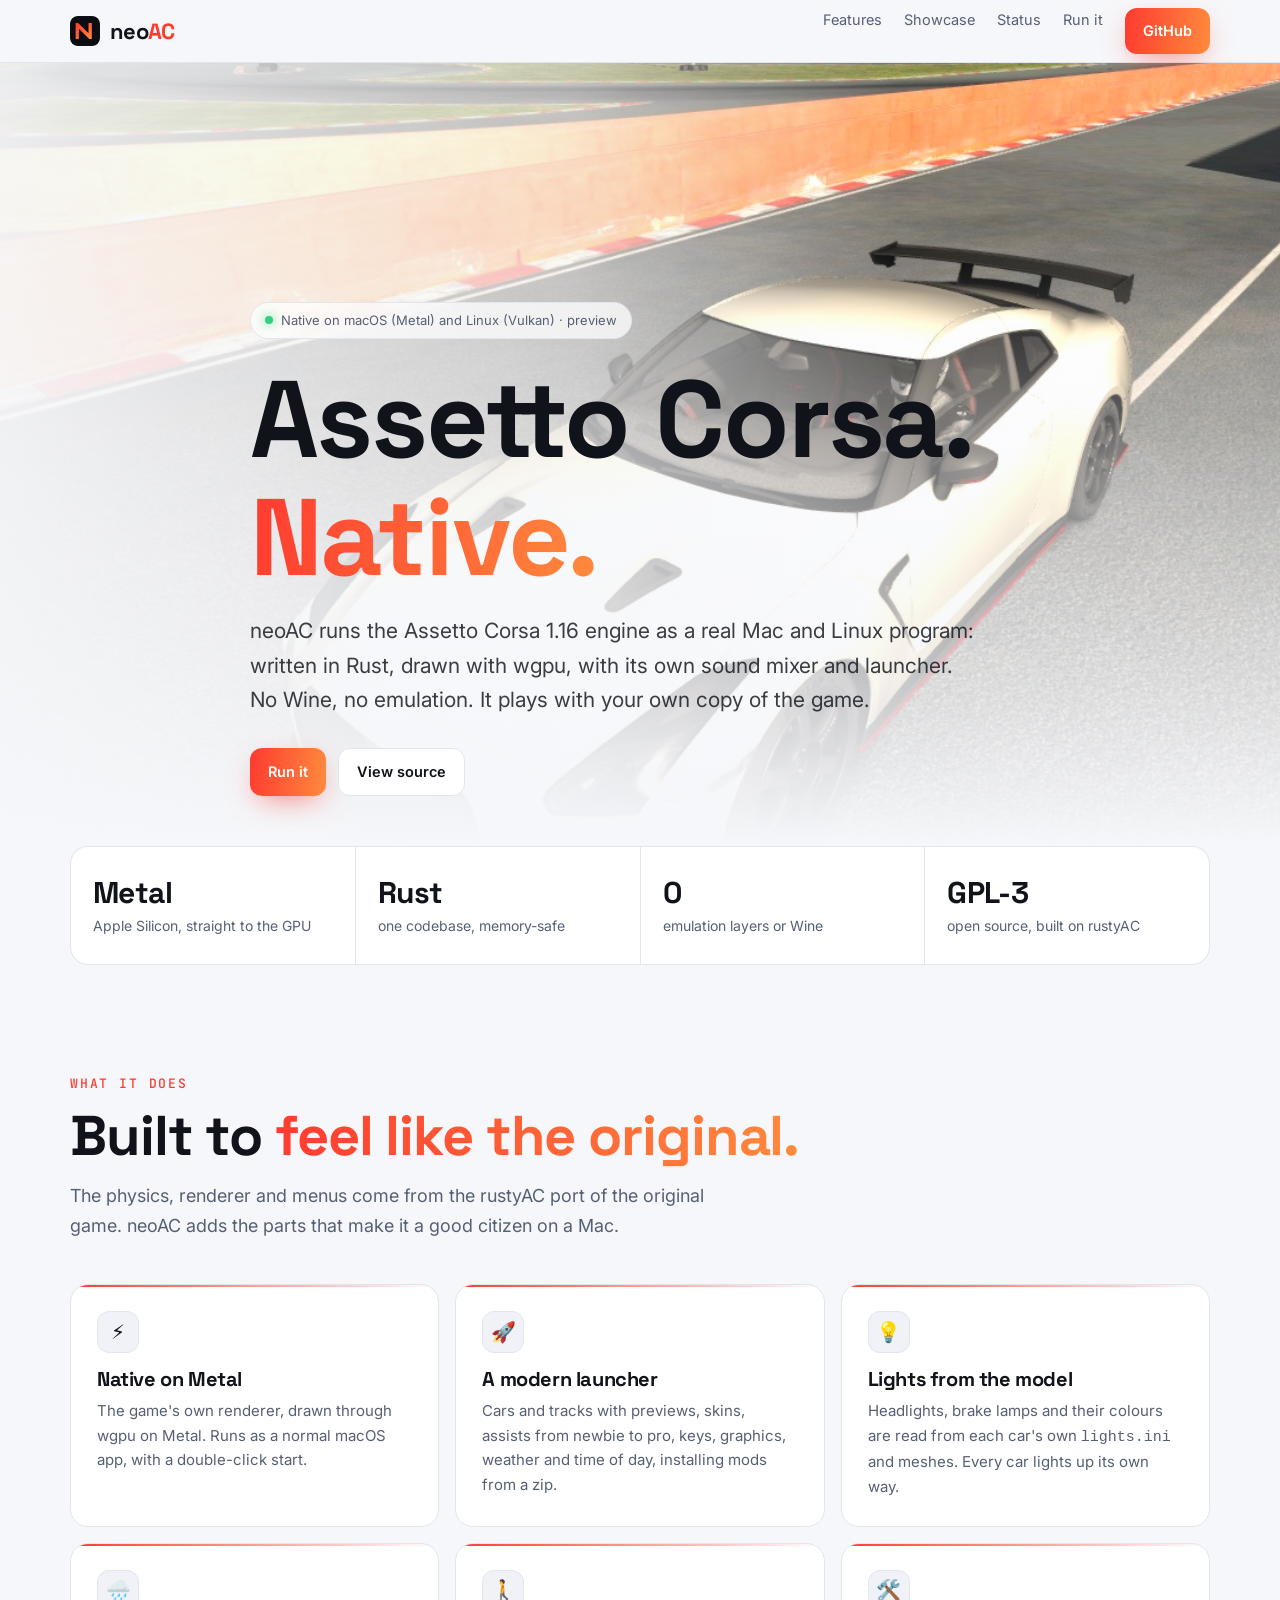
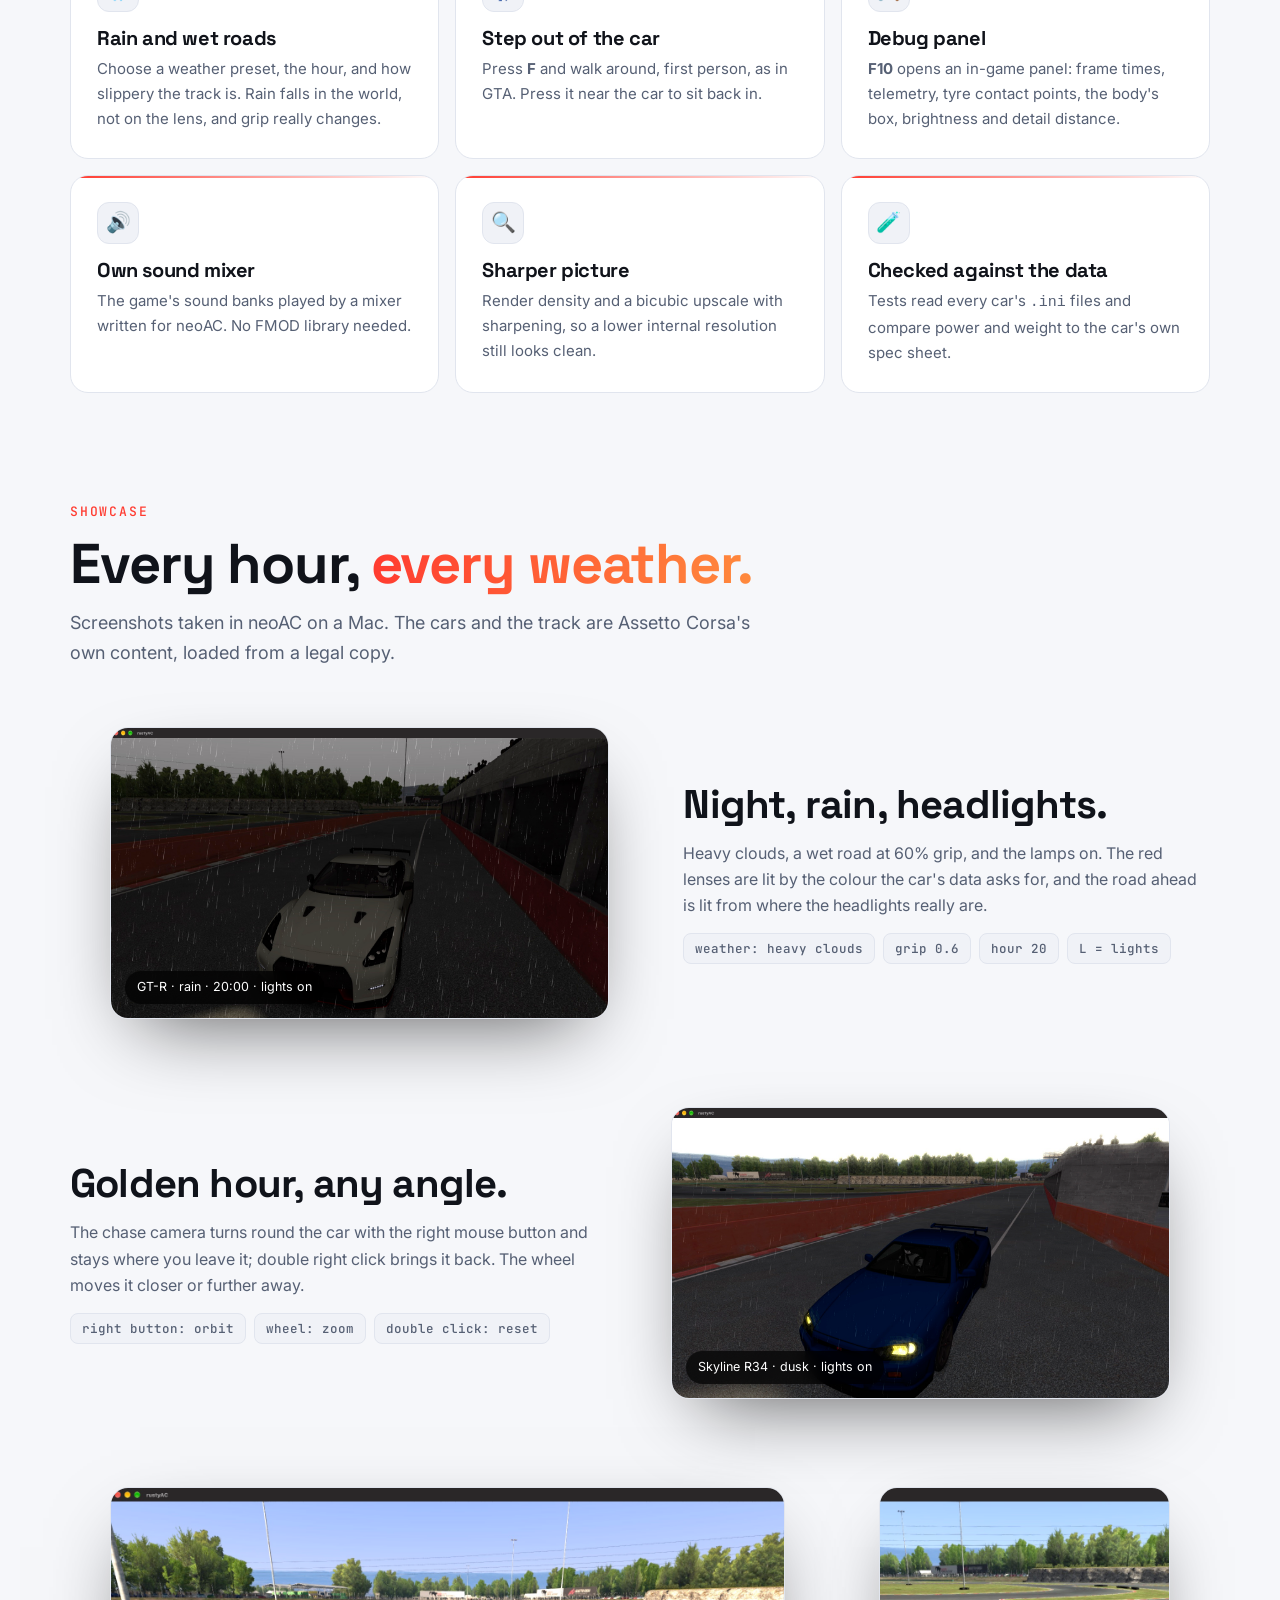
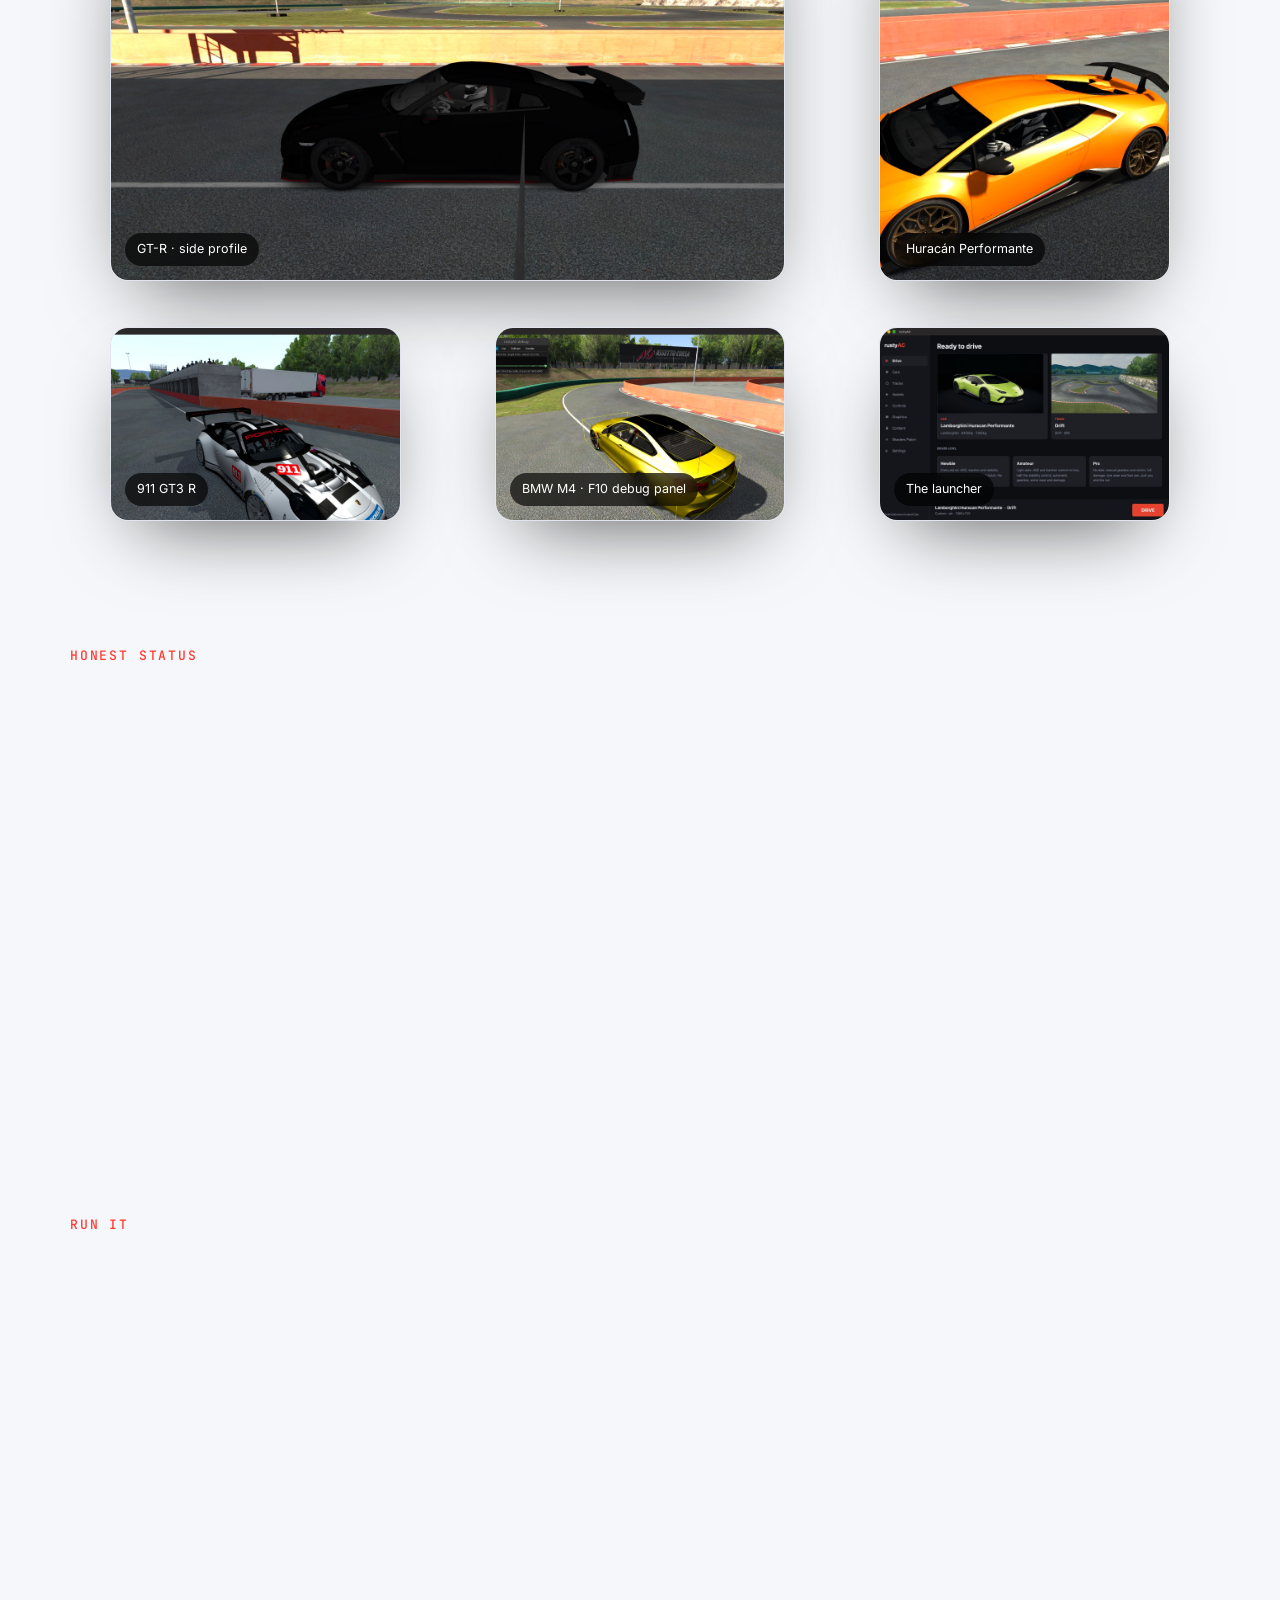
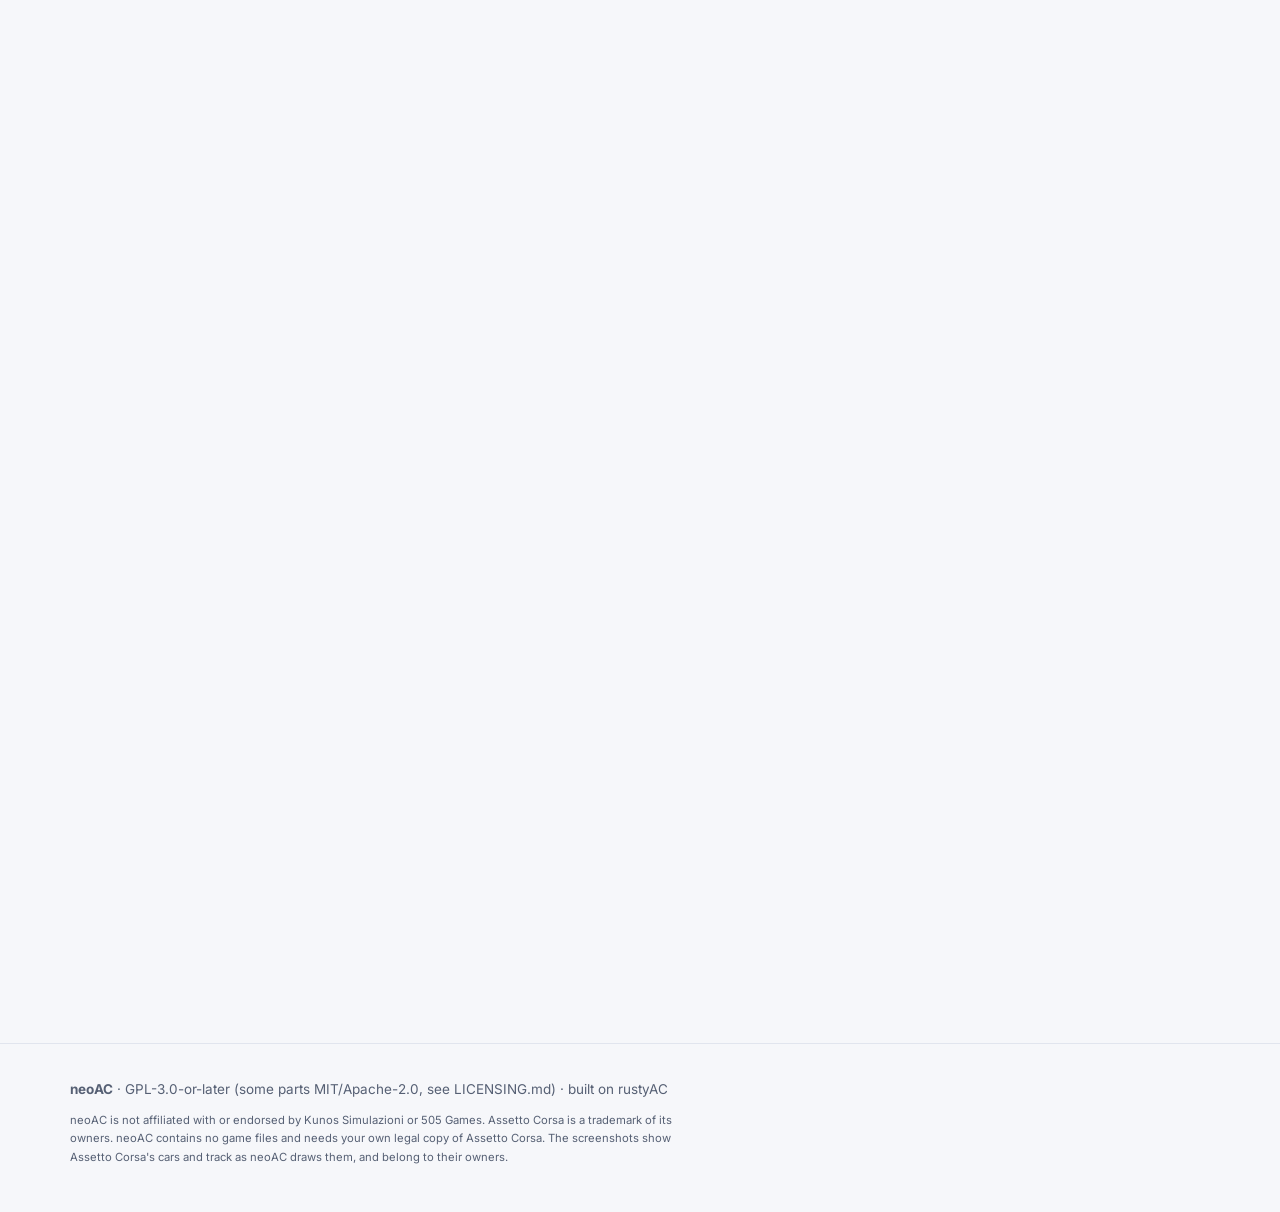
==== commit dbef770e: "fix(site): solid navigation bar Co-Authored-By: Claude Sonnet 5.5 <noreply@anthropic.com>" ====
--- a/site/index.html
+++ b/site/index.html
@@ -31,7 +31,7 @@
 .grad{background:linear-gradient(95deg,var(--accent),var(--accent2));-webkit-background-clip:text;background-clip:text;color:transparent}
 
 /* nav */
-nav{position:fixed;inset:0 0 auto 0;z-index:30;backdrop-filter:blur(14px);background:color-mix(in srgb,var(--bg) 88%,transparent);border-bottom:1px solid color-mix(in srgb,var(--line) 70%,transparent)}
+nav{position:fixed;inset:0 0 auto 0;z-index:30;background:var(--bg);border-bottom:1px solid var(--line)}
 nav .wrap{display:flex;align-items:center;height:62px;gap:28px}
 .logo{font:700 22px "Space Grotesk";text-decoration:none;letter-spacing:-.03em;display:inline-flex;align-items:center;gap:10px}
 .logo img{border-radius:8px}
@@ -50,6 +50,7 @@
 @keyframes drift{to{transform:scale(1.12) translate(-1.2%,-1%)}}
 .hero::after{content:"";position:absolute;inset:0;z-index:-1;background:linear-gradient(to top,var(--bg) 4%,color-mix(in srgb,var(--bg) 55%,transparent) 42%,transparent 75%),linear-gradient(to right,color-mix(in srgb,var(--bg) 92%,transparent),color-mix(in srgb,var(--bg) 55%,transparent) 45%,transparent 70%)}
 .hero .wrap{padding-bottom:84px;padding-top:140px}
+.hero{padding-top:62px}
 .pill{display:inline-flex;gap:8px;align-items:center;padding:7px 14px;border-radius:99px;border:1px solid var(--line);background:color-mix(in srgb,var(--panel) 75%,transparent);font-size:13px;color:var(--mute);backdrop-filter:blur(8px)}
 .dot{width:8px;height:8px;border-radius:50%;background:var(--ok);box-shadow:0 0 12px var(--ok)}
 .hero h1{font-size:clamp(46px,8.5vw,112px);margin:22px 0 18px;max-width:11ch}
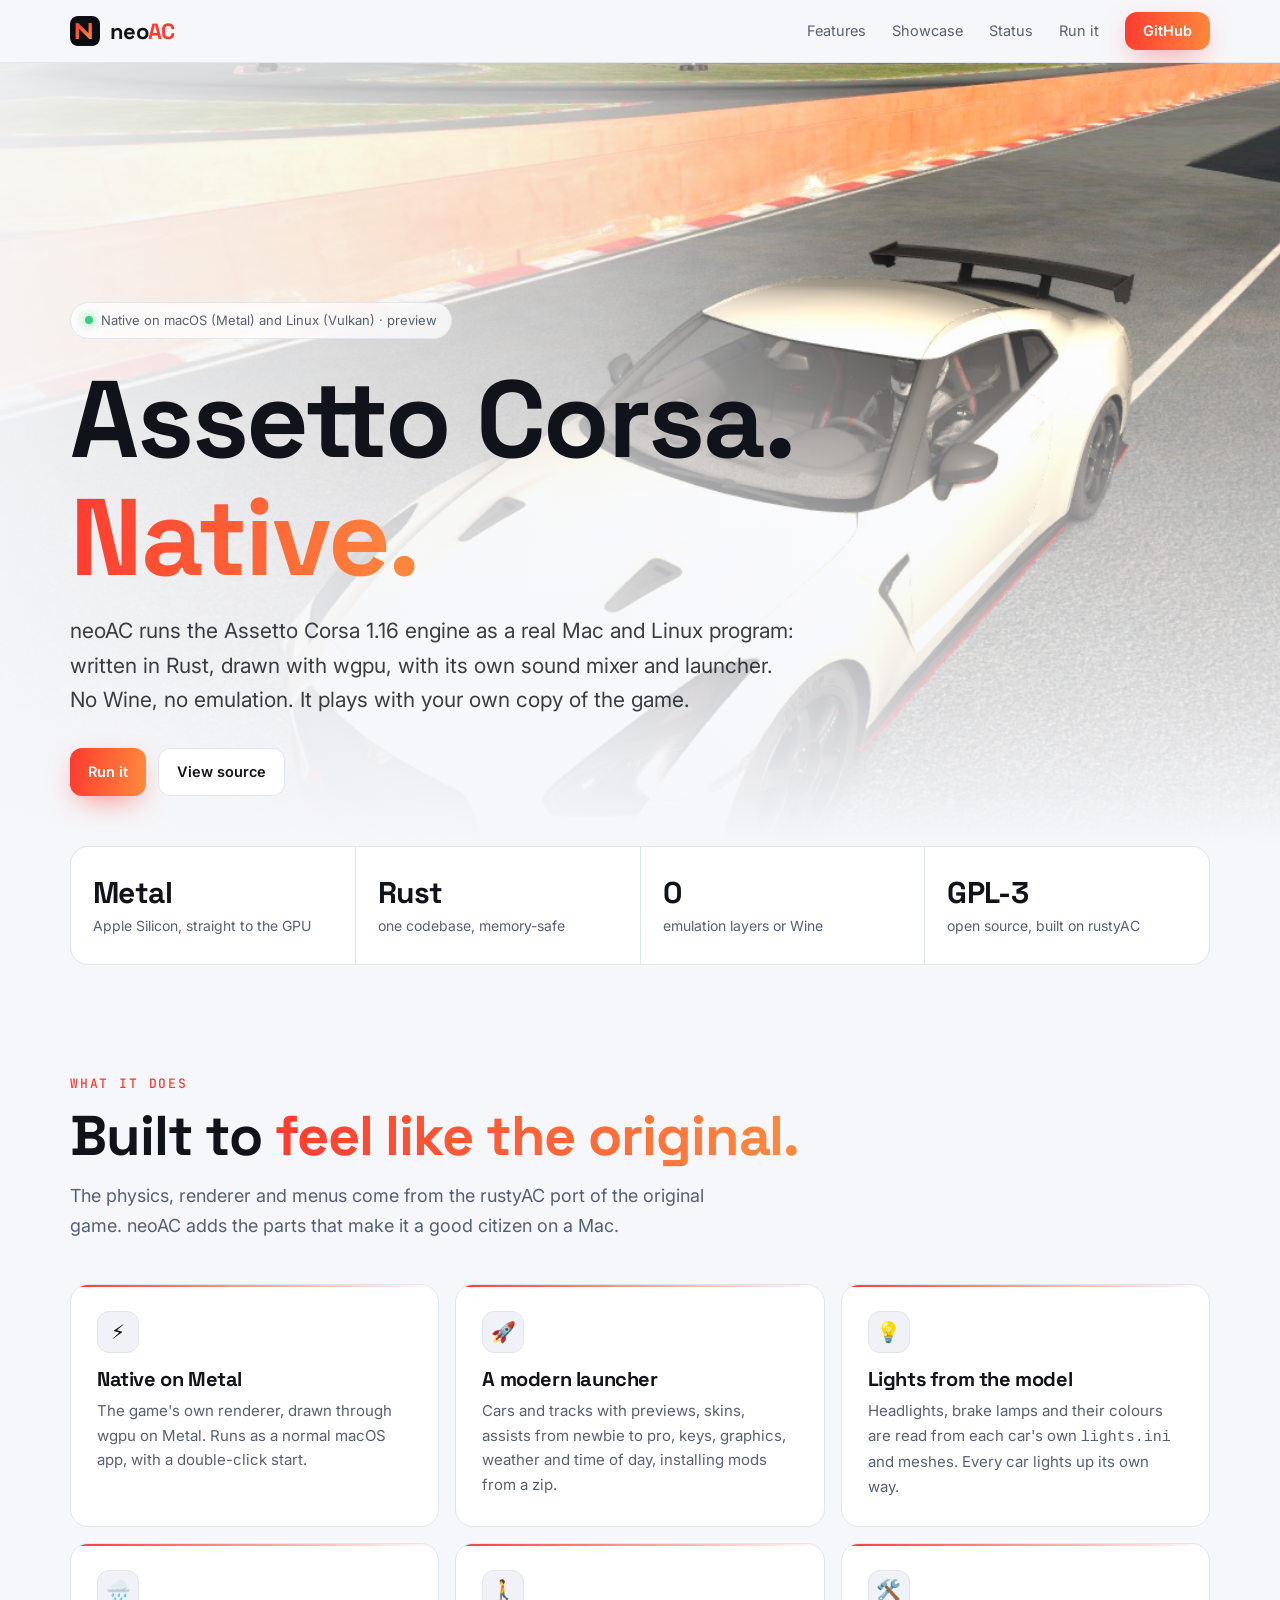
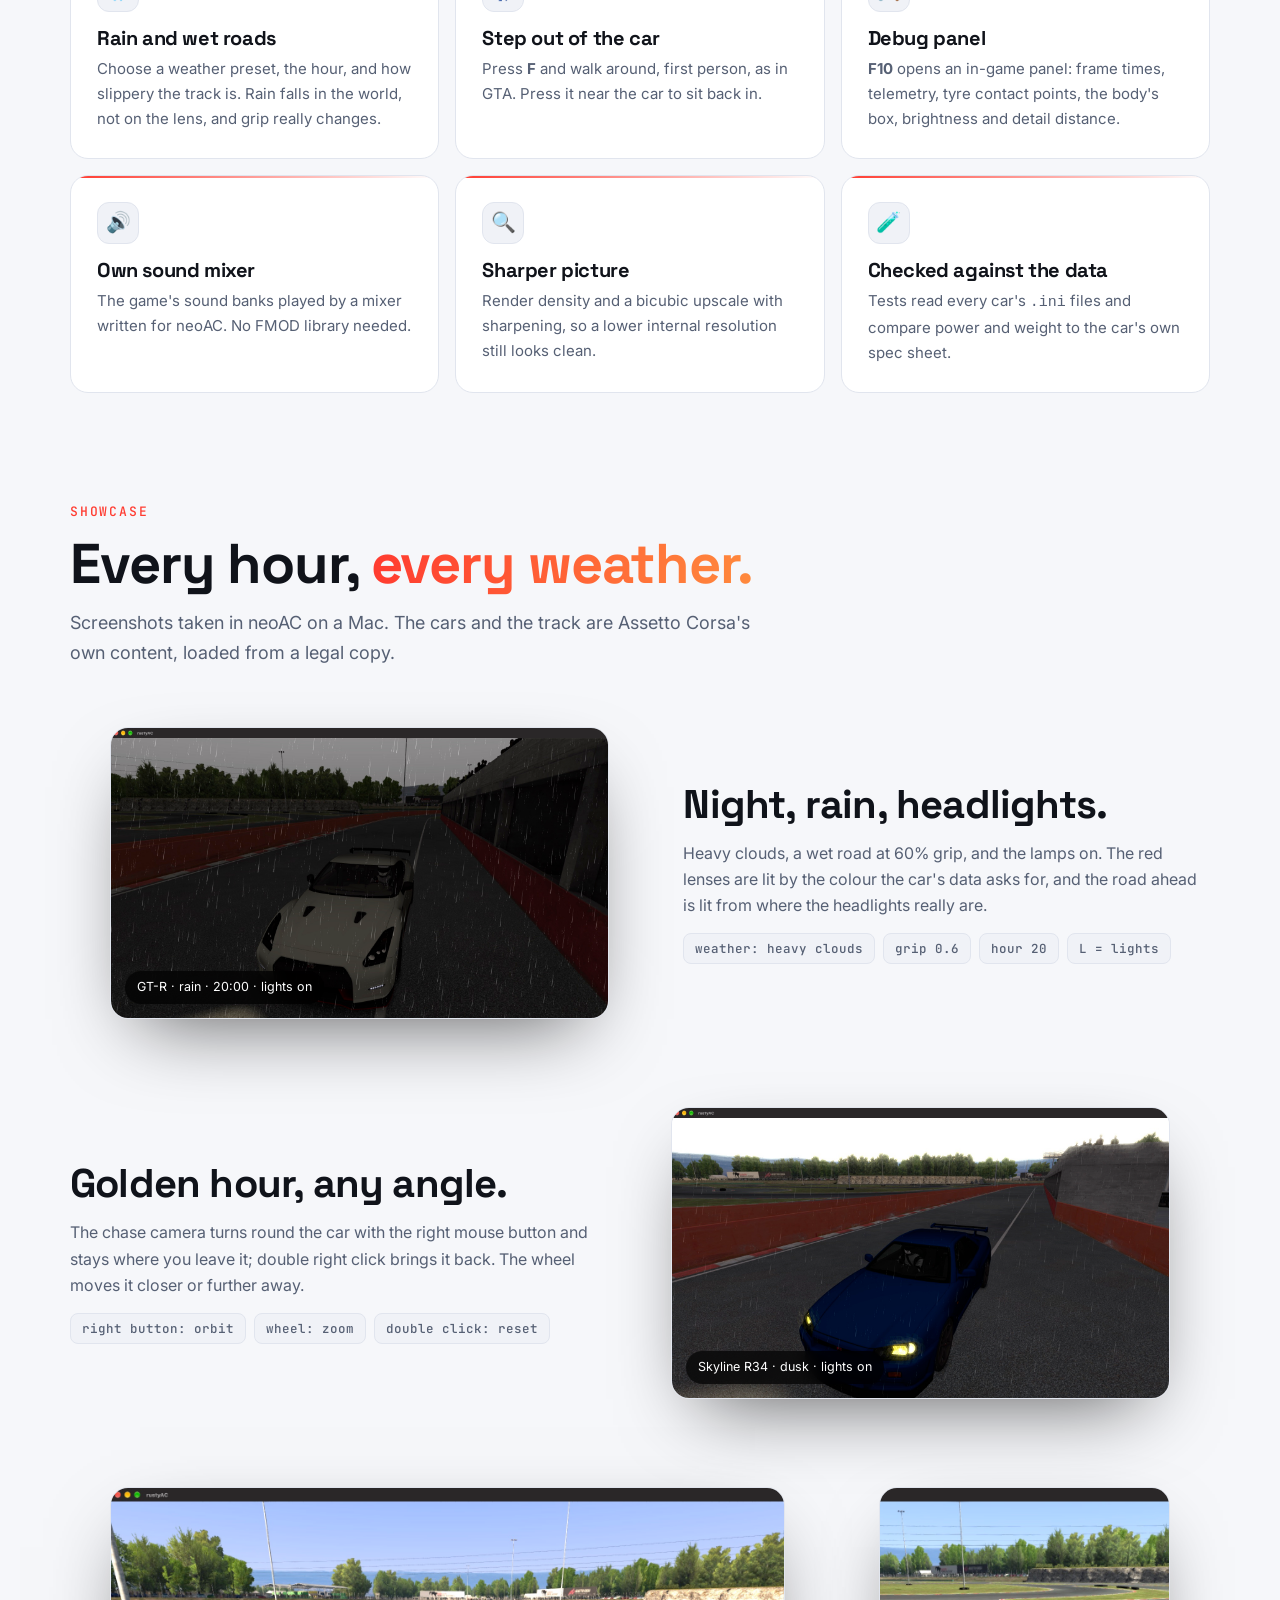
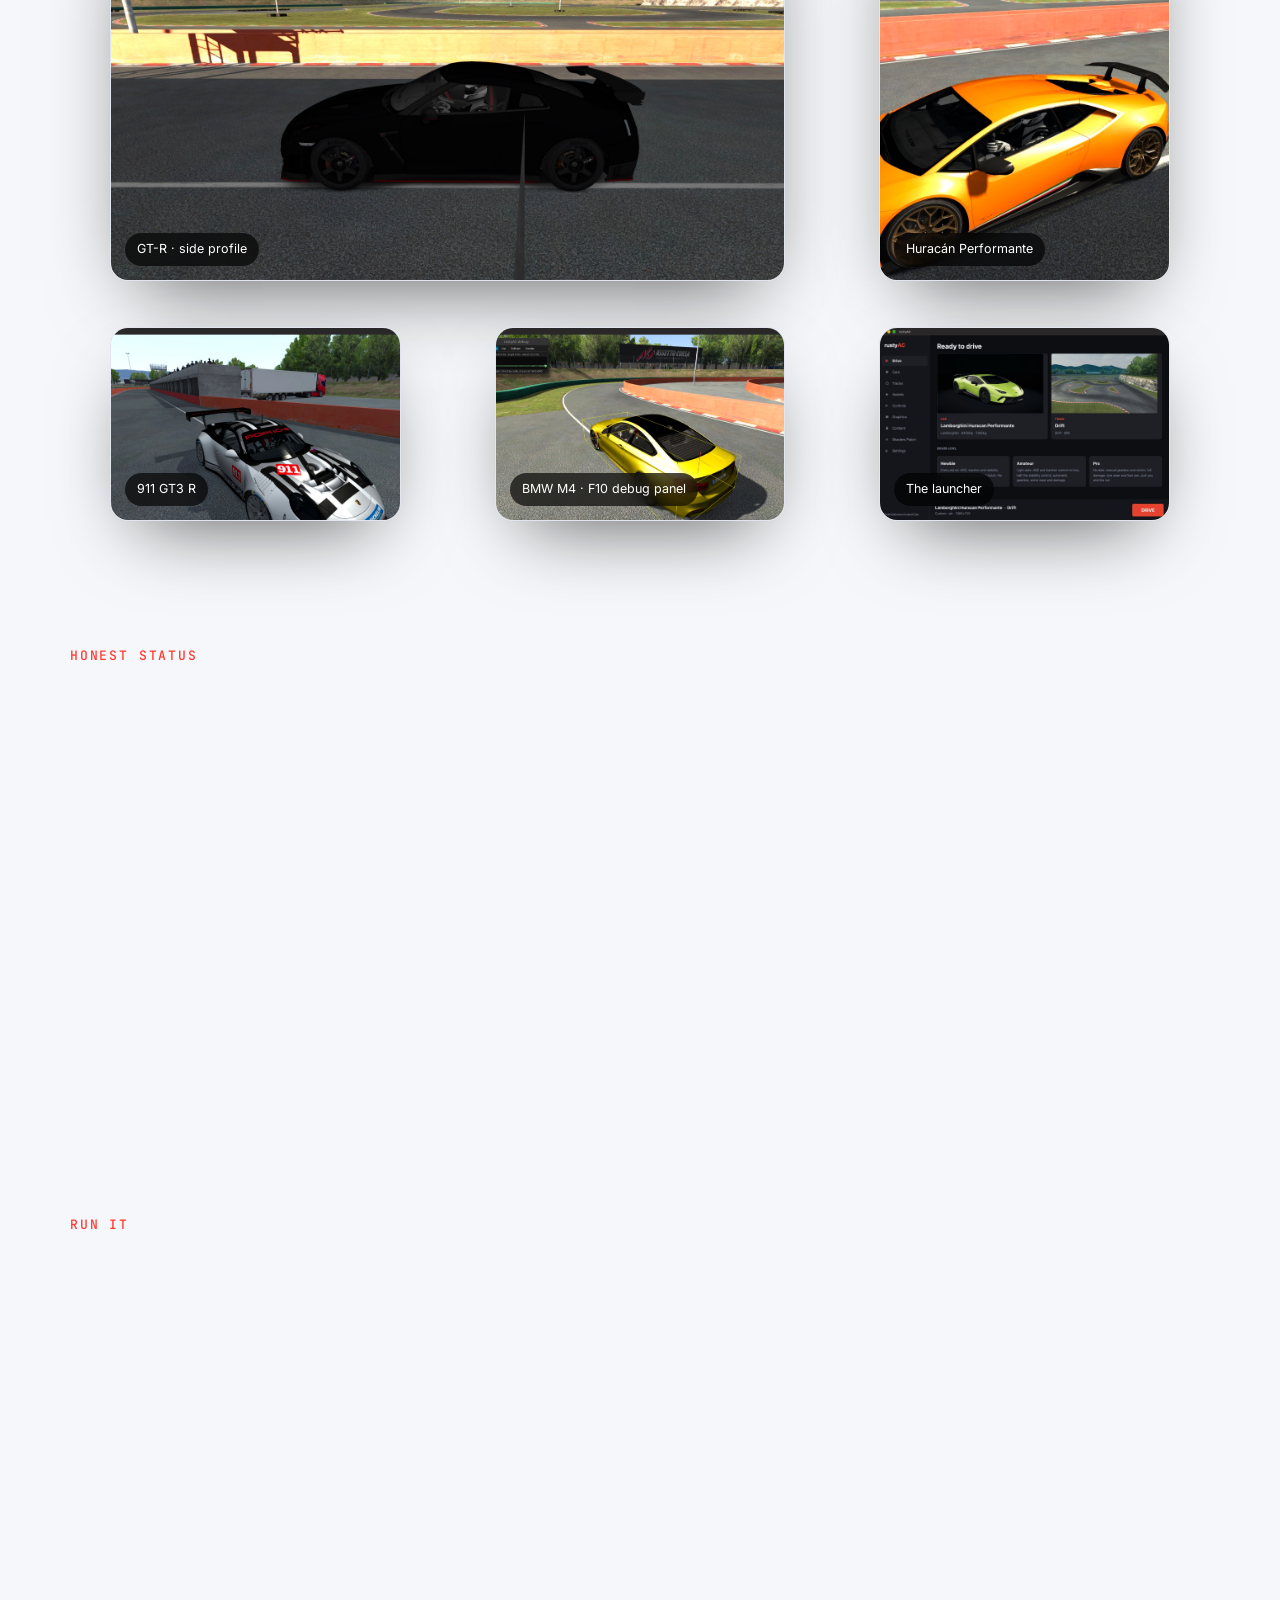
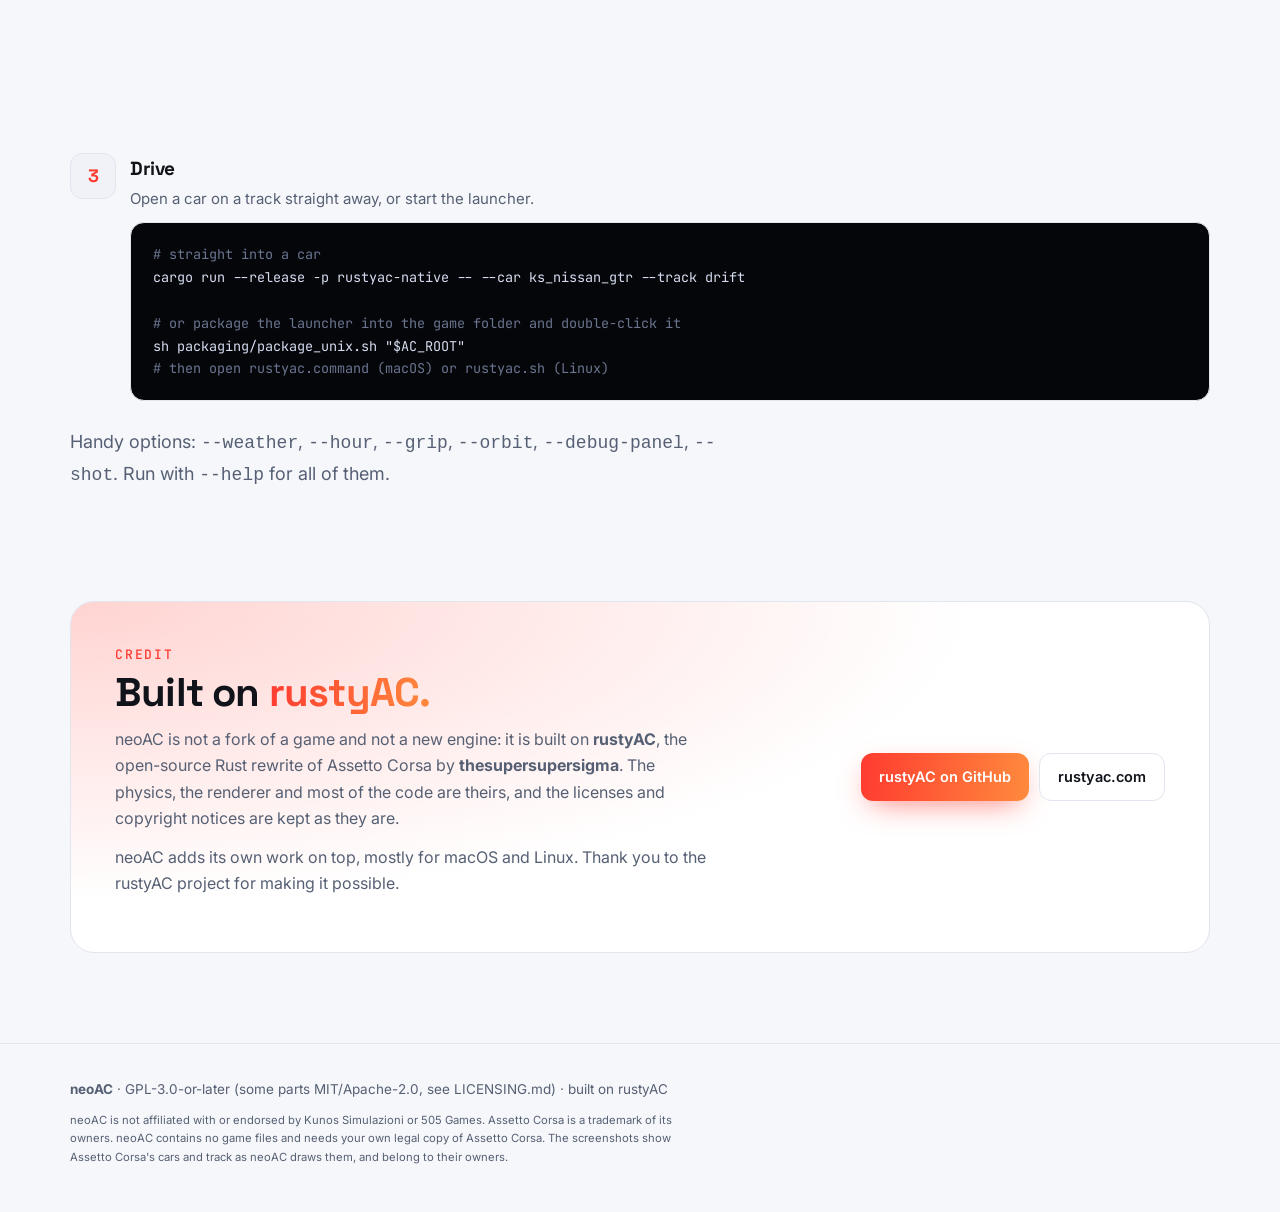
==== commit f1959e40: "fix(site): nav links and button aligned on one line; hero text on the logo's left edge Co-Authored-B" ====
--- a/site/index.html
+++ b/site/index.html
@@ -36,8 +36,9 @@
 .logo{font:700 22px "Space Grotesk";text-decoration:none;letter-spacing:-.03em;display:inline-flex;align-items:center;gap:10px}
 .logo img{border-radius:8px}
 .logo b{color:var(--accent)}
-nav .links{display:flex;gap:22px;margin-left:auto;font-size:14.5px;color:var(--mute)}
-nav .links a{text-decoration:none}
+nav .links{display:flex;align-items:center;gap:26px;margin-left:auto;font-size:14.5px;line-height:1;color:var(--mute)}
+nav .links a{text-decoration:none;display:inline-flex;align-items:center;height:40px}
+nav .links a.btn{height:auto;line-height:1;padding:12px 18px}
 nav .links a:hover{color:var(--text)}
 .btn{display:inline-flex;align-items:center;gap:9px;padding:11px 18px;border-radius:12px;font-weight:600;font-size:14.5px;text-decoration:none;border:1px solid var(--line);background:var(--panel);transition:.2s}
 .btn:hover{transform:translateY(-1px);border-color:color-mix(in srgb,var(--accent) 60%,var(--line))}
@@ -49,7 +50,7 @@
 .hero img.bg{position:absolute;inset:0;width:100%;height:100%;object-fit:cover;object-position:center 70%;z-index:-2;transform:scale(1.25);transform-origin:0% 80%;animation:none}
 @keyframes drift{to{transform:scale(1.12) translate(-1.2%,-1%)}}
 .hero::after{content:"";position:absolute;inset:0;z-index:-1;background:linear-gradient(to top,var(--bg) 4%,color-mix(in srgb,var(--bg) 55%,transparent) 42%,transparent 75%),linear-gradient(to right,color-mix(in srgb,var(--bg) 92%,transparent),color-mix(in srgb,var(--bg) 55%,transparent) 45%,transparent 70%)}
-.hero .wrap{padding-bottom:84px;padding-top:140px}
+.hero .wrap{width:100%;padding-bottom:84px;padding-top:140px}
 .hero{padding-top:62px}
 .pill{display:inline-flex;gap:8px;align-items:center;padding:7px 14px;border-radius:99px;border:1px solid var(--line);background:color-mix(in srgb,var(--panel) 75%,transparent);font-size:13px;color:var(--mute);backdrop-filter:blur(8px)}
 .dot{width:8px;height:8px;border-radius:50%;background:var(--ok);box-shadow:0 0 12px var(--ok)}
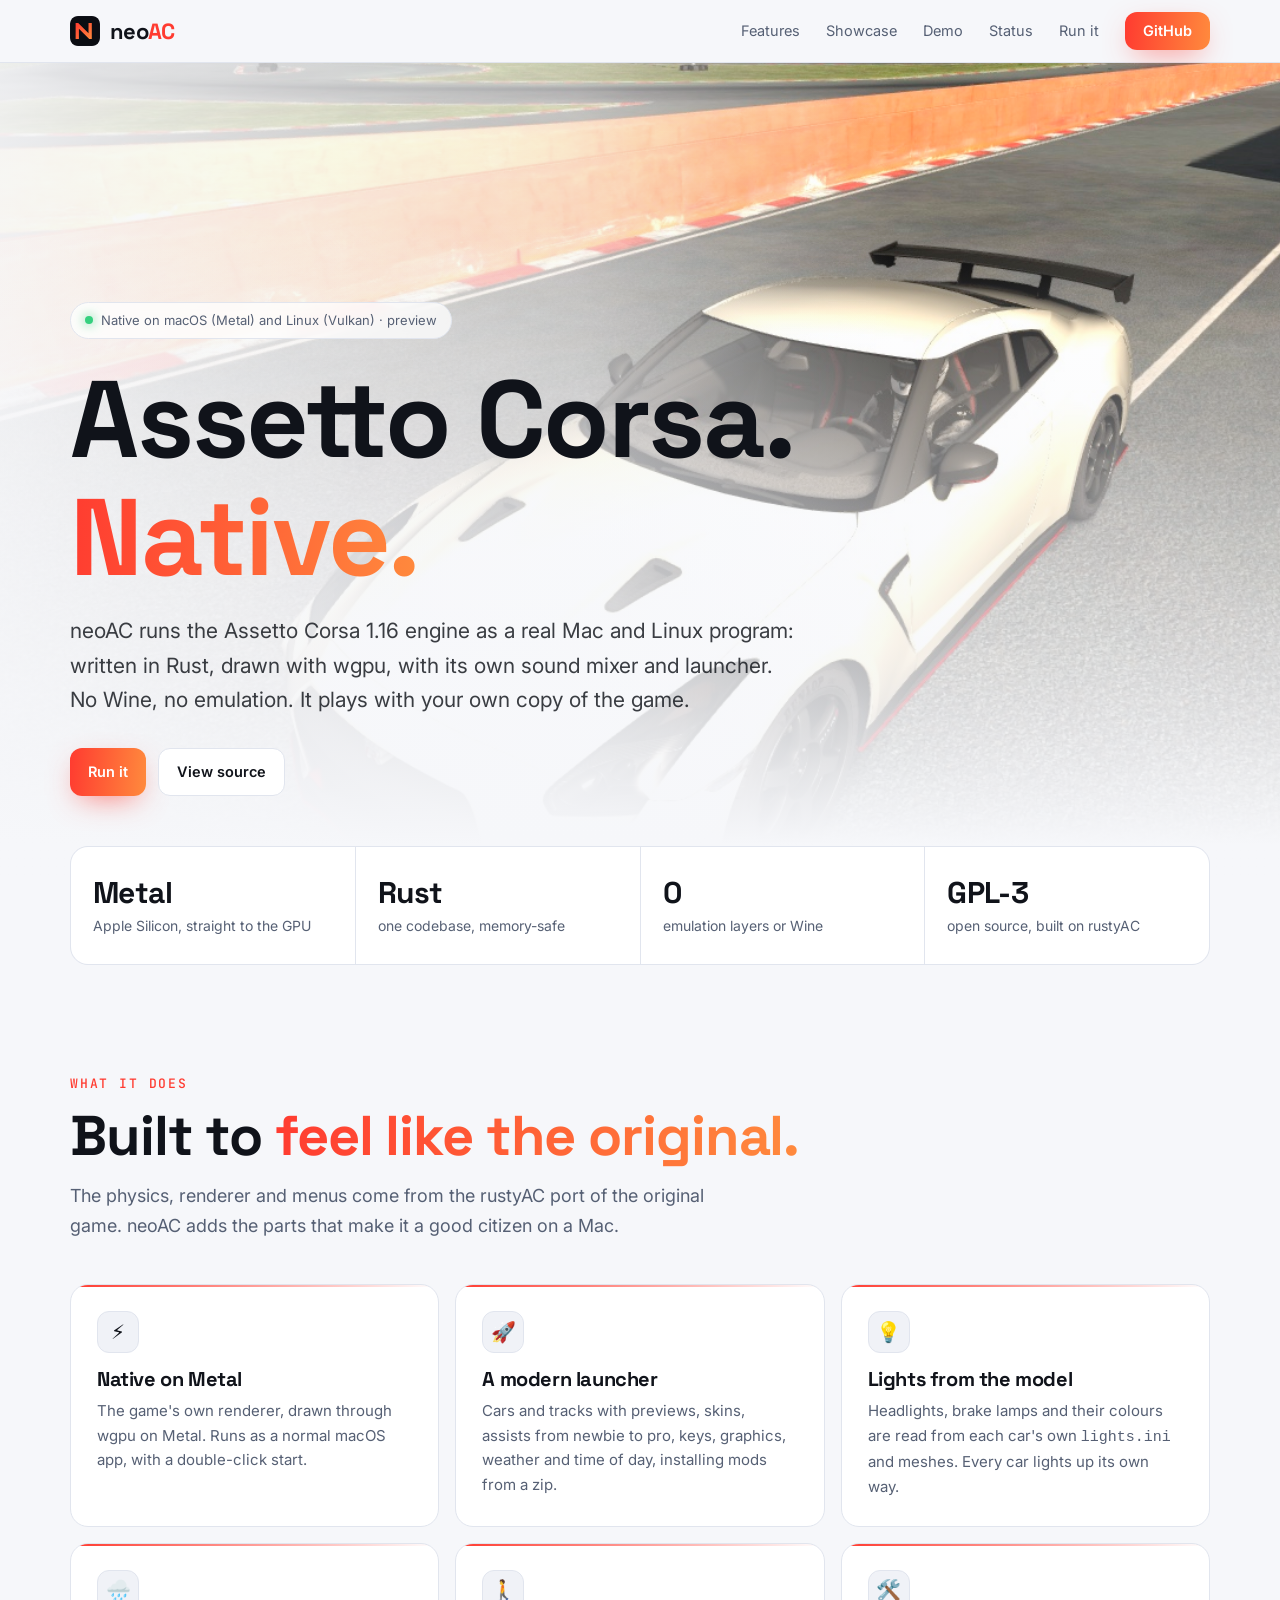
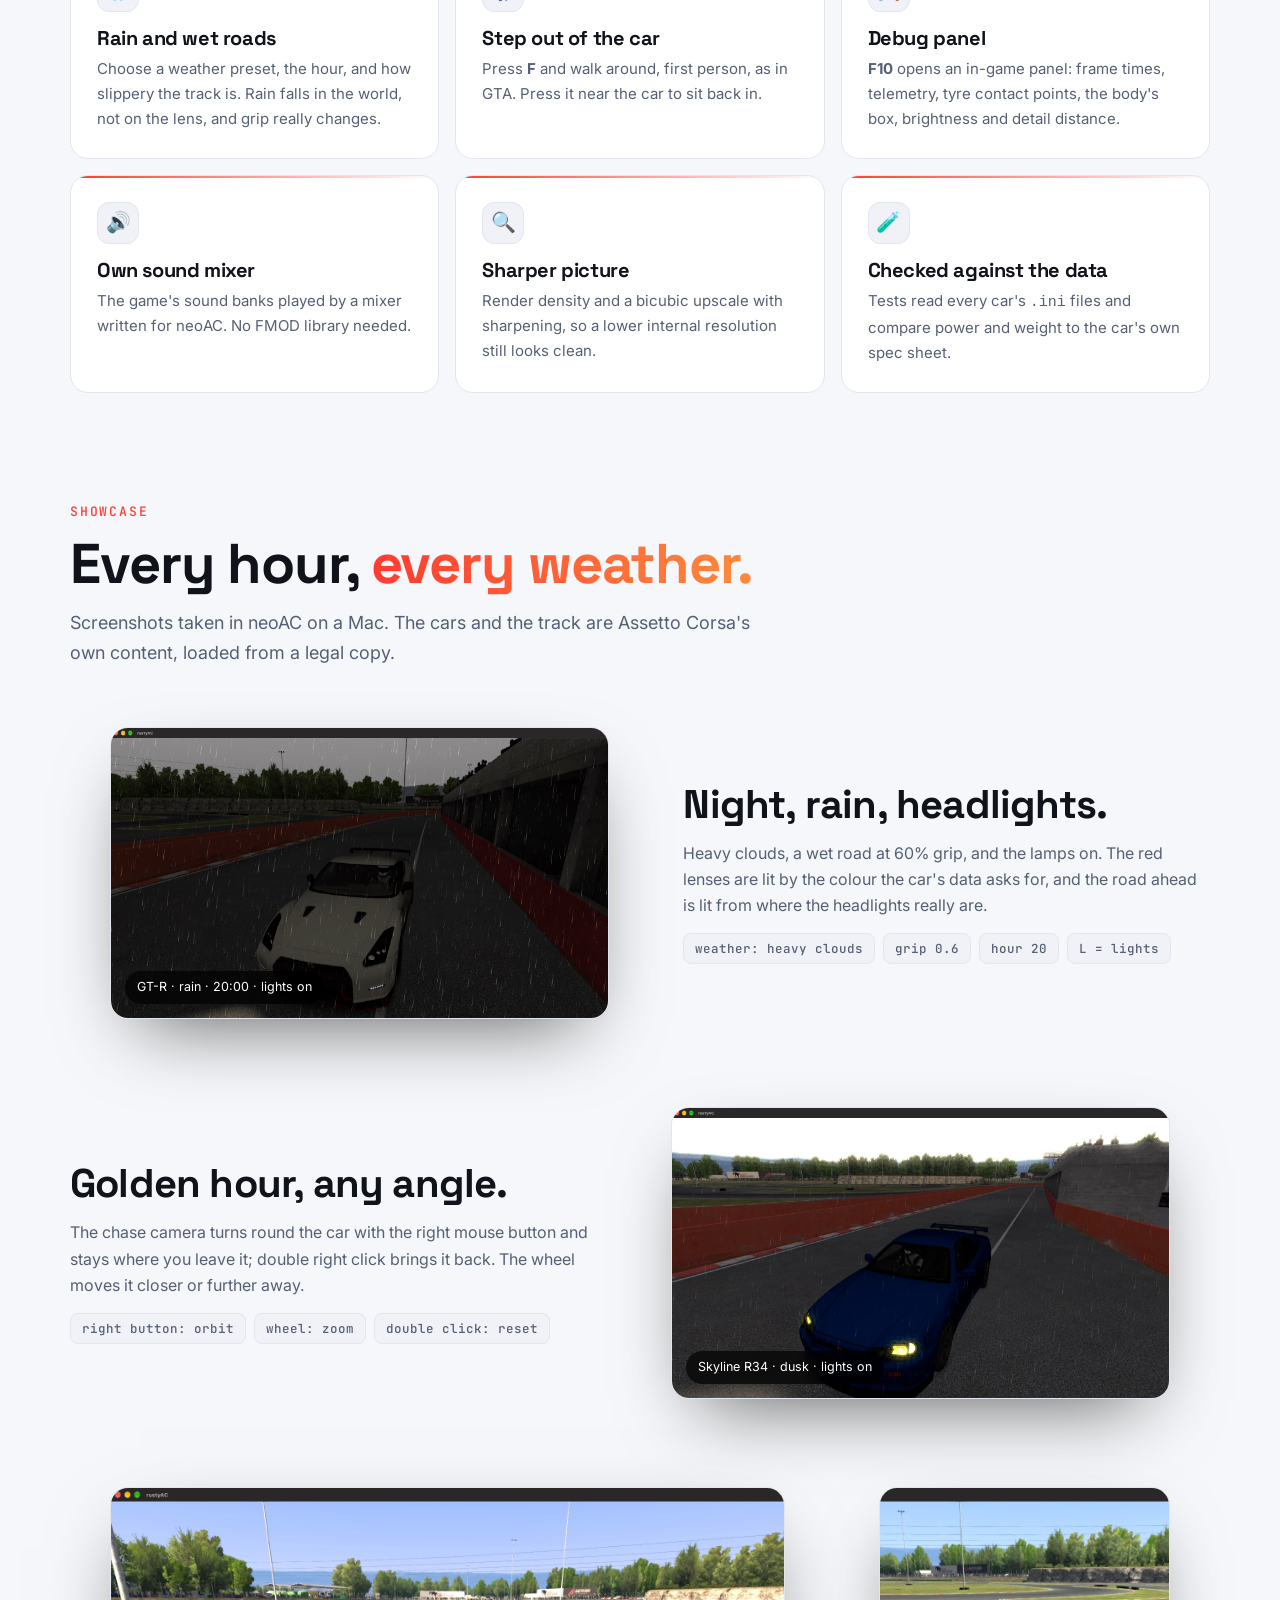
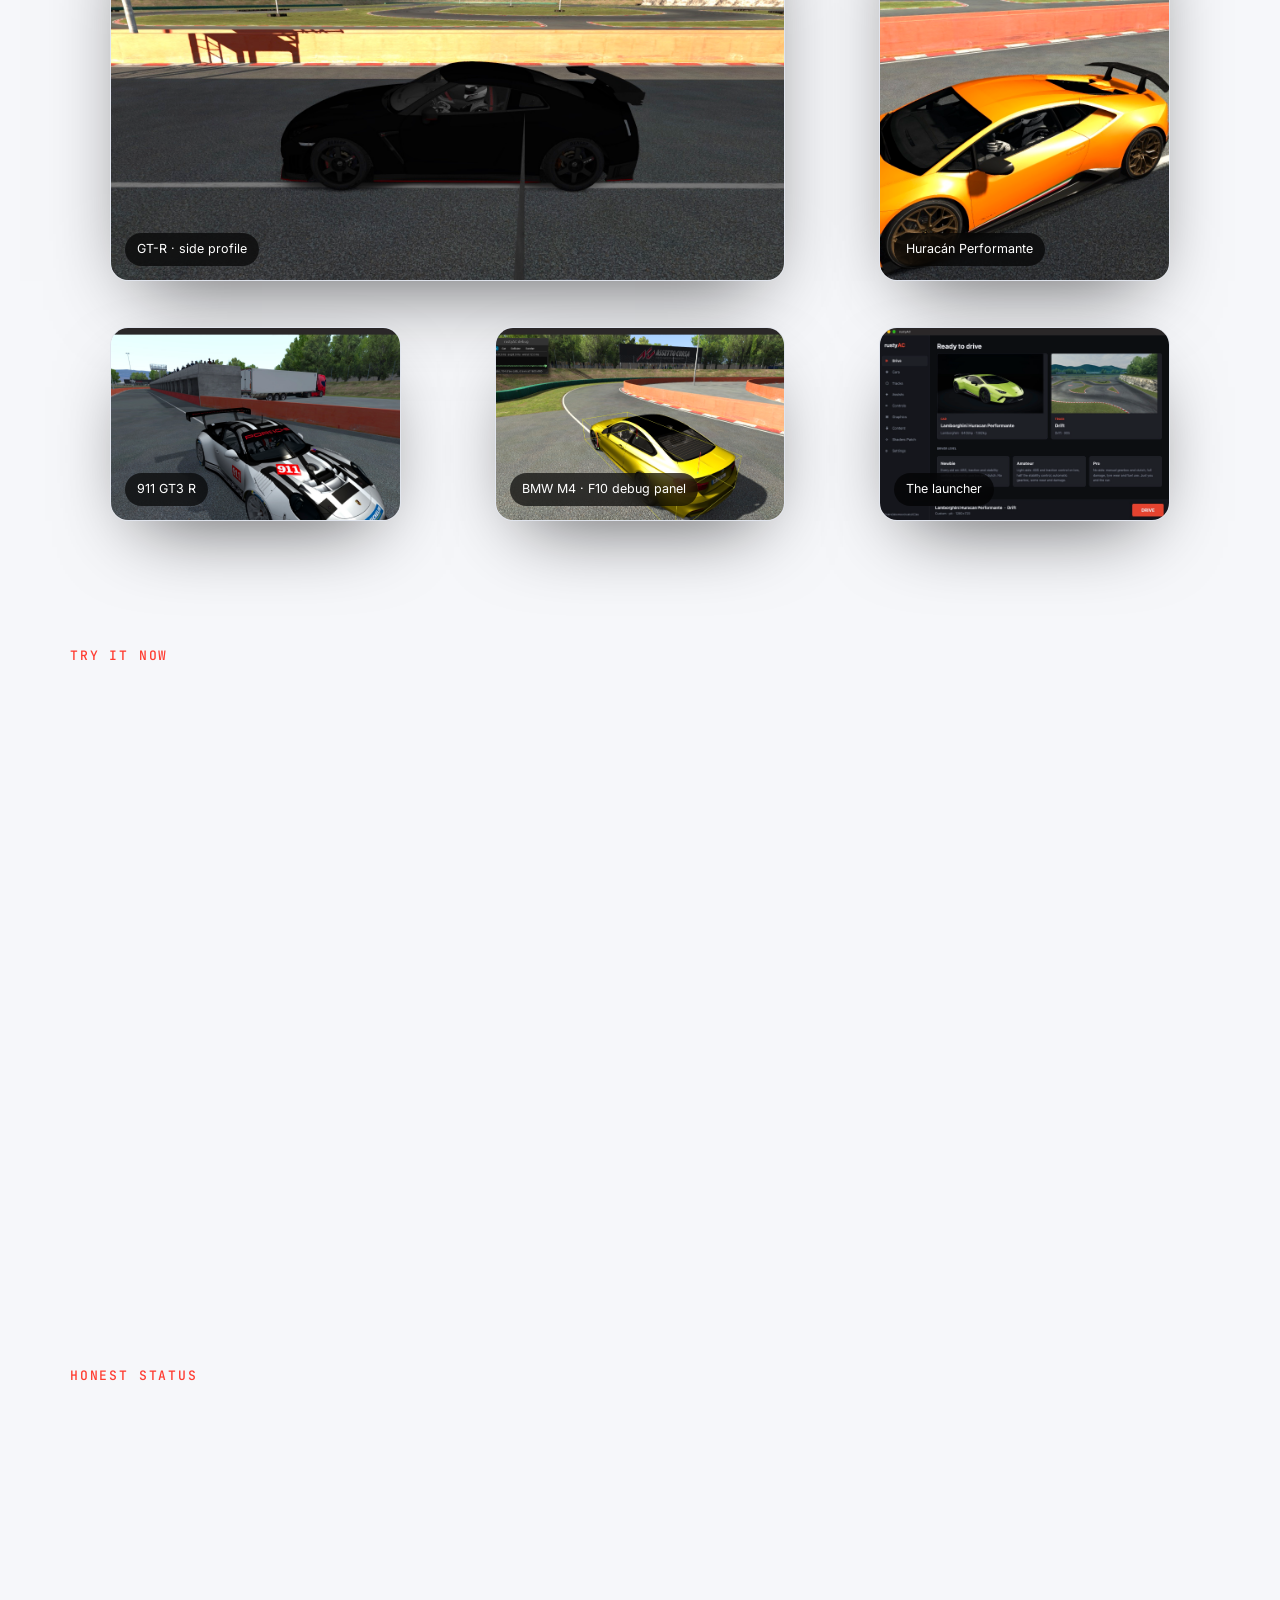
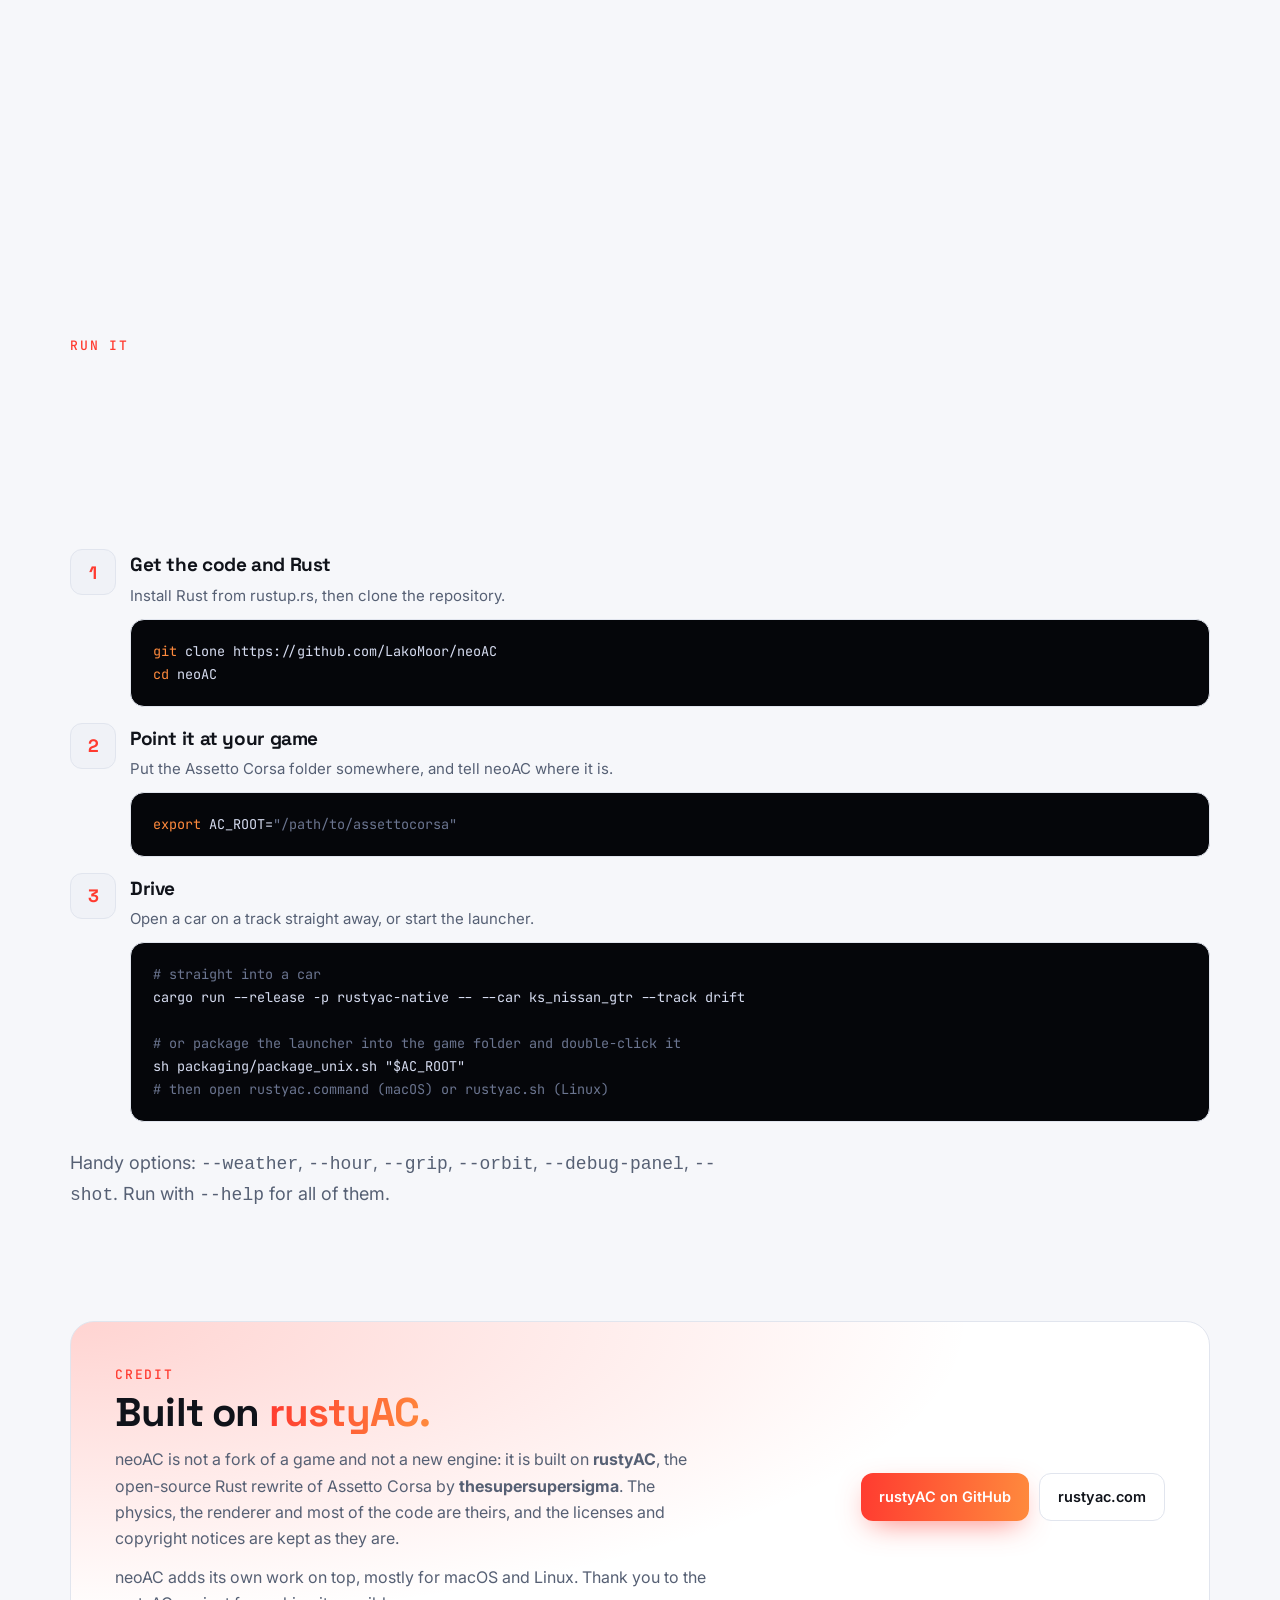
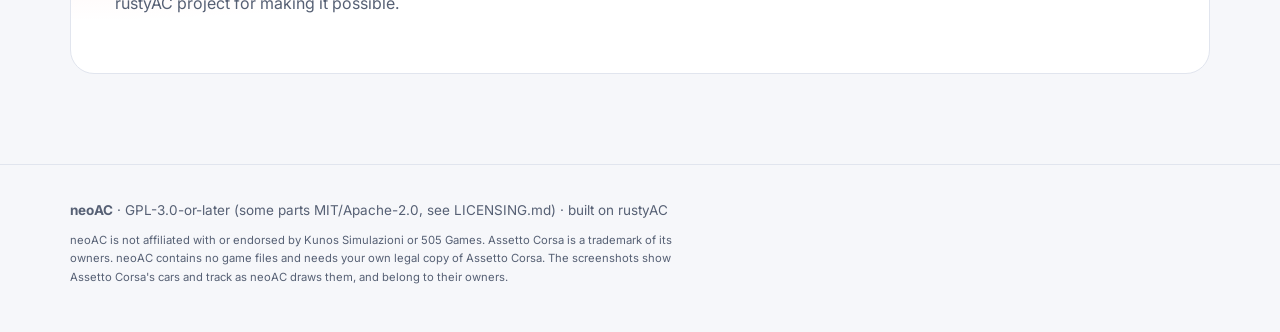
==== commit b5452c3a: "feat: browser demo with touch controls (pads, tilt steering) and a free community car and track; cre" ====
--- a/site/index.html
+++ b/site/index.html
@@ -105,6 +105,18 @@
 .gal .shot img{height:100%;object-fit:cover}
 @media(max-width:800px){.gal .shot{grid-column:span 12!important}}
 
+/* demo */
+.demo{display:grid;grid-template-columns:1.2fr 1fr;gap:16px}
+@media(max-width:900px){.demo{grid-template-columns:1fr}}
+.demo-main,.demo-credit{background:var(--panel);border:1px solid var(--line);border-radius:var(--radius);padding:26px}
+.demo-main{background:radial-gradient(700px 240px at 0 0,color-mix(in srgb,var(--accent) 18%,transparent),transparent),var(--panel)}
+.demo-cta{display:flex;gap:10px;flex-wrap:wrap;margin-bottom:20px}
+.demo ul{margin:0;padding-left:20px;color:var(--mute);font-size:15px;display:grid;gap:9px}
+.demo-credit h3{font-size:20px;margin-bottom:10px}
+.demo-credit p{color:var(--mute);font-size:14.5px;margin:0 0 12px}
+.demo-credit a{color:var(--accent2)}
+.demo-credit .note{margin:14px 0 0;font-size:13px}
+
 /* status */
 .status{display:grid;grid-template-columns:1fr 1fr;gap:16px}
 @media(max-width:800px){.status{grid-template-columns:1fr}}
@@ -157,6 +169,7 @@
     <div class="links">
       <a href="#features">Features</a>
       <a href="#showcase">Showcase</a>
+      <a href="#demo">Demo</a>
       <a href="#status">Status</a>
       <a href="#run">Run it</a>
       <a class="btn primary" href="https://github.com/LakoMoor/neoAC">GitHub</a>
@@ -235,6 +248,37 @@
     </div>
   </section>
 
+  <section id="demo">
+    <div class="eyebrow">Try it now</div>
+    <h2 class="reveal">Play in your <span class="grad">browser,</span> on your phone.</h2>
+    <p class="sub reveal">A small preview of the physics, running as WebAssembly: one free car on one free track, with on-screen controls for touch screens. No install, no game files of yours needed.</p>
+    <div class="demo reveal">
+      <div class="demo-main">
+        <div class="demo-cta">
+          <a class="btn primary" href="demo/?car=mercedes_300sel&amp;track=nevadadrift&amp;go=1">▶ Play the demo</a>
+          <a class="btn" href="demo/">Choose car and track</a>
+        </div>
+        <ul class="demo-list">
+          <li><b>Phone or tablet:</b> hold the phone sideways. Left and right pads steer, GAS and BRAKE are on the right, and the <b>Tilt</b> button turns the phone into a steering wheel.</li>
+          <li><b>Keyboard:</b> arrows or WASD to drive, C changes the view, Space/E and Ctrl/Q change gears, H is the handbrake.</li>
+          <li>About <b>95 MB</b> is downloaded the first time (then kept in your browser). Use Wi‑Fi.</li>
+          <li>It is a <b>preview</b>: a simple picture, no sound, not the look of the desktop build above.</li>
+        </ul>
+      </div>
+      <div class="demo-credit">
+        <h3>Content in the demo</h3>
+        <p>Free community mods, from <a href="https://assettocorsa.club/">assettocorsa.club</a>. All rights belong to their authors; they are shown here only so the demo can run.</p>
+        <ul>
+          <li><b>Car:</b> <a href="https://assettocorsa.club/mods/auto/mercedes-benz-300-sel-63.html">Mercedes-Benz 300 SEL 6.3</a>, physics by Dmitrii A</li>
+          <li><b>Track:</b> <a href="https://assettocorsa.club/mods/tracks/nevada-drift.html">Nevada Drift (Nevada Freight Depot)</a></li>
+          <li>More cars: <a href="https://assettocorsa.club/mods/auto/">assettocorsa.club/mods/auto</a></li>
+          <li>More tracks: <a href="https://assettocorsa.club/mods/tracks/index.html">assettocorsa.club/mods/tracks</a></li>
+        </ul>
+        <p class="note">If you are an author and want your work removed, open an issue on GitHub and it will be taken down.</p>
+      </div>
+    </div>
+  </section>
+
   <section id="status">
     <div class="eyebrow">Honest status</div>
     <h2 class="reveal">A <span class="grad">preview,</span> not a finished game.</h2>
@@ -249,7 +293,7 @@
       </ul></div>
       <div class="box todo reveal"><h3>Not yet</h3><ul>
         <li>Linux is only checked to compile, not tested running</li>
-        <li>Gamepad support and Python apps</li>
+        <li>Gamepad support, Python apps and sound in the browser demo</li>
         <li>Turn signals: the base game has none, and no car here defines them</li>
         <li>Sound is still approximate</li>
         <li>Hosting a server from inside the game</li>
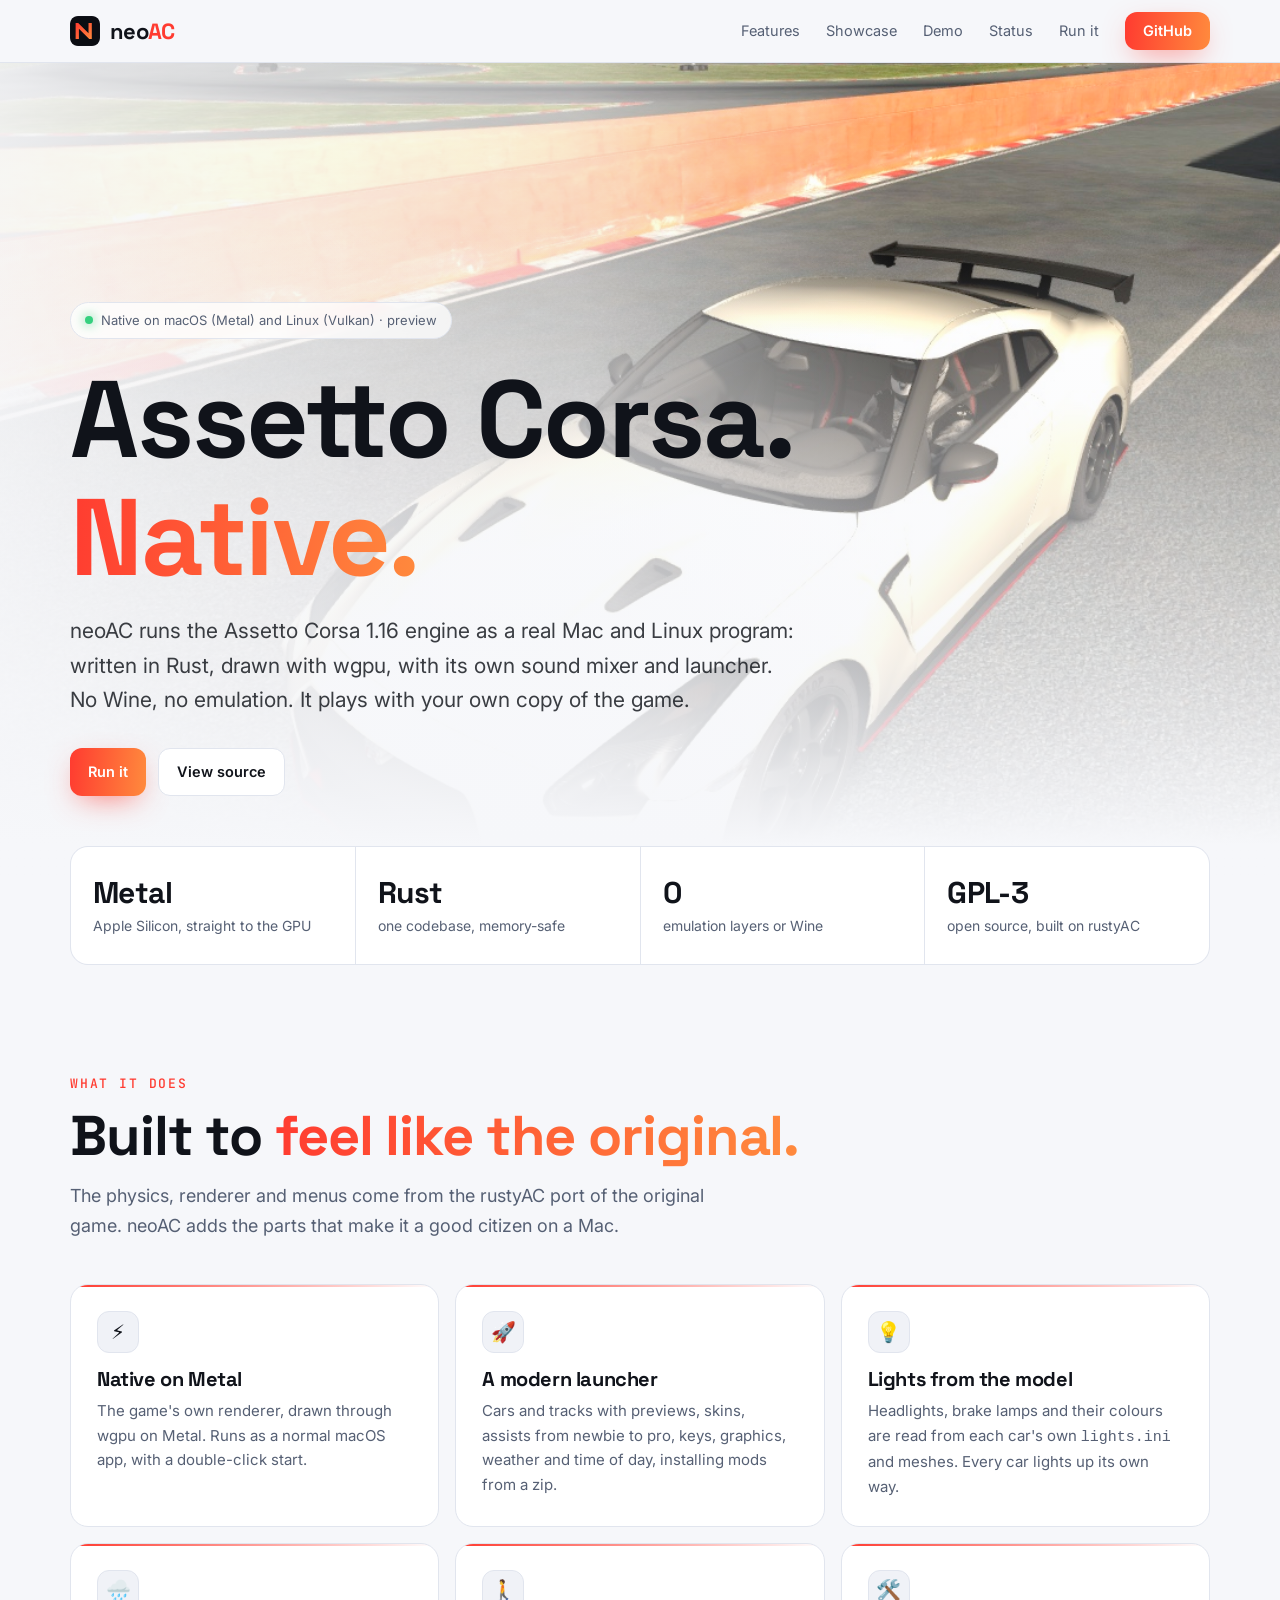
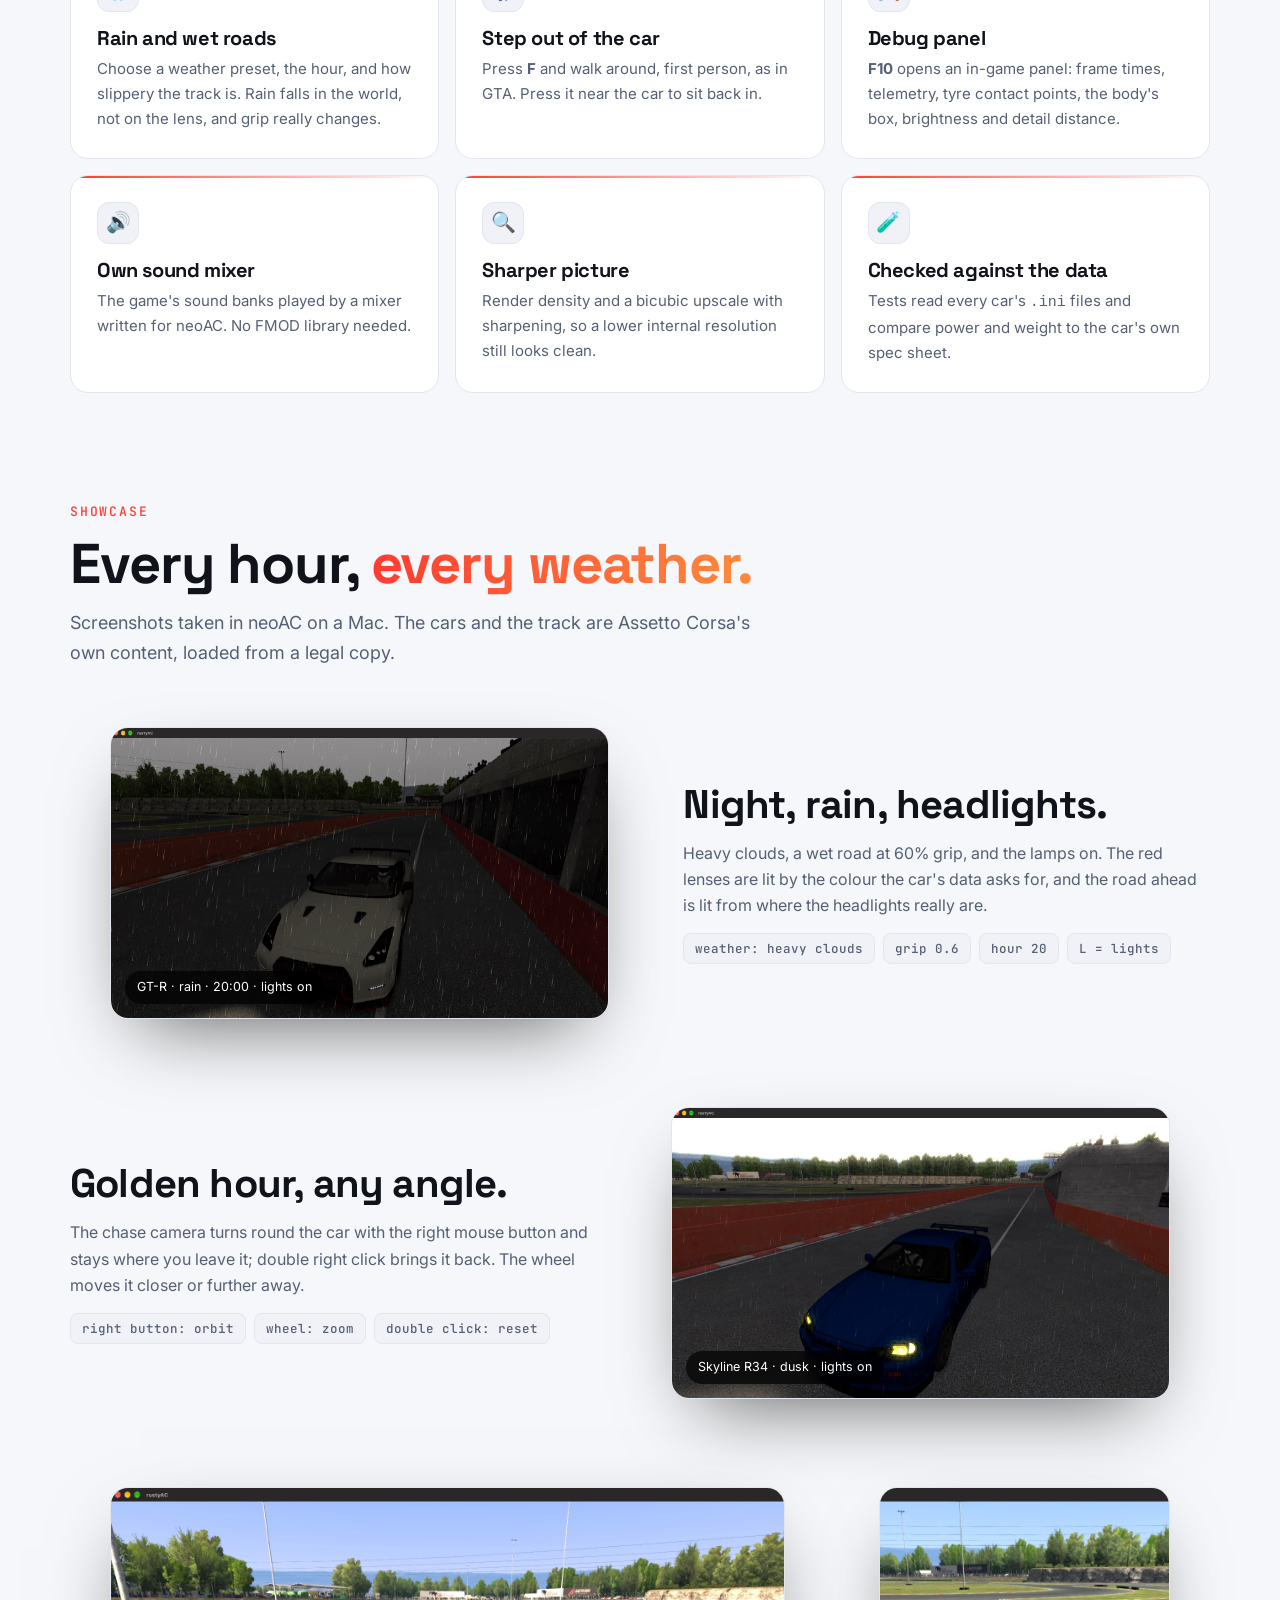
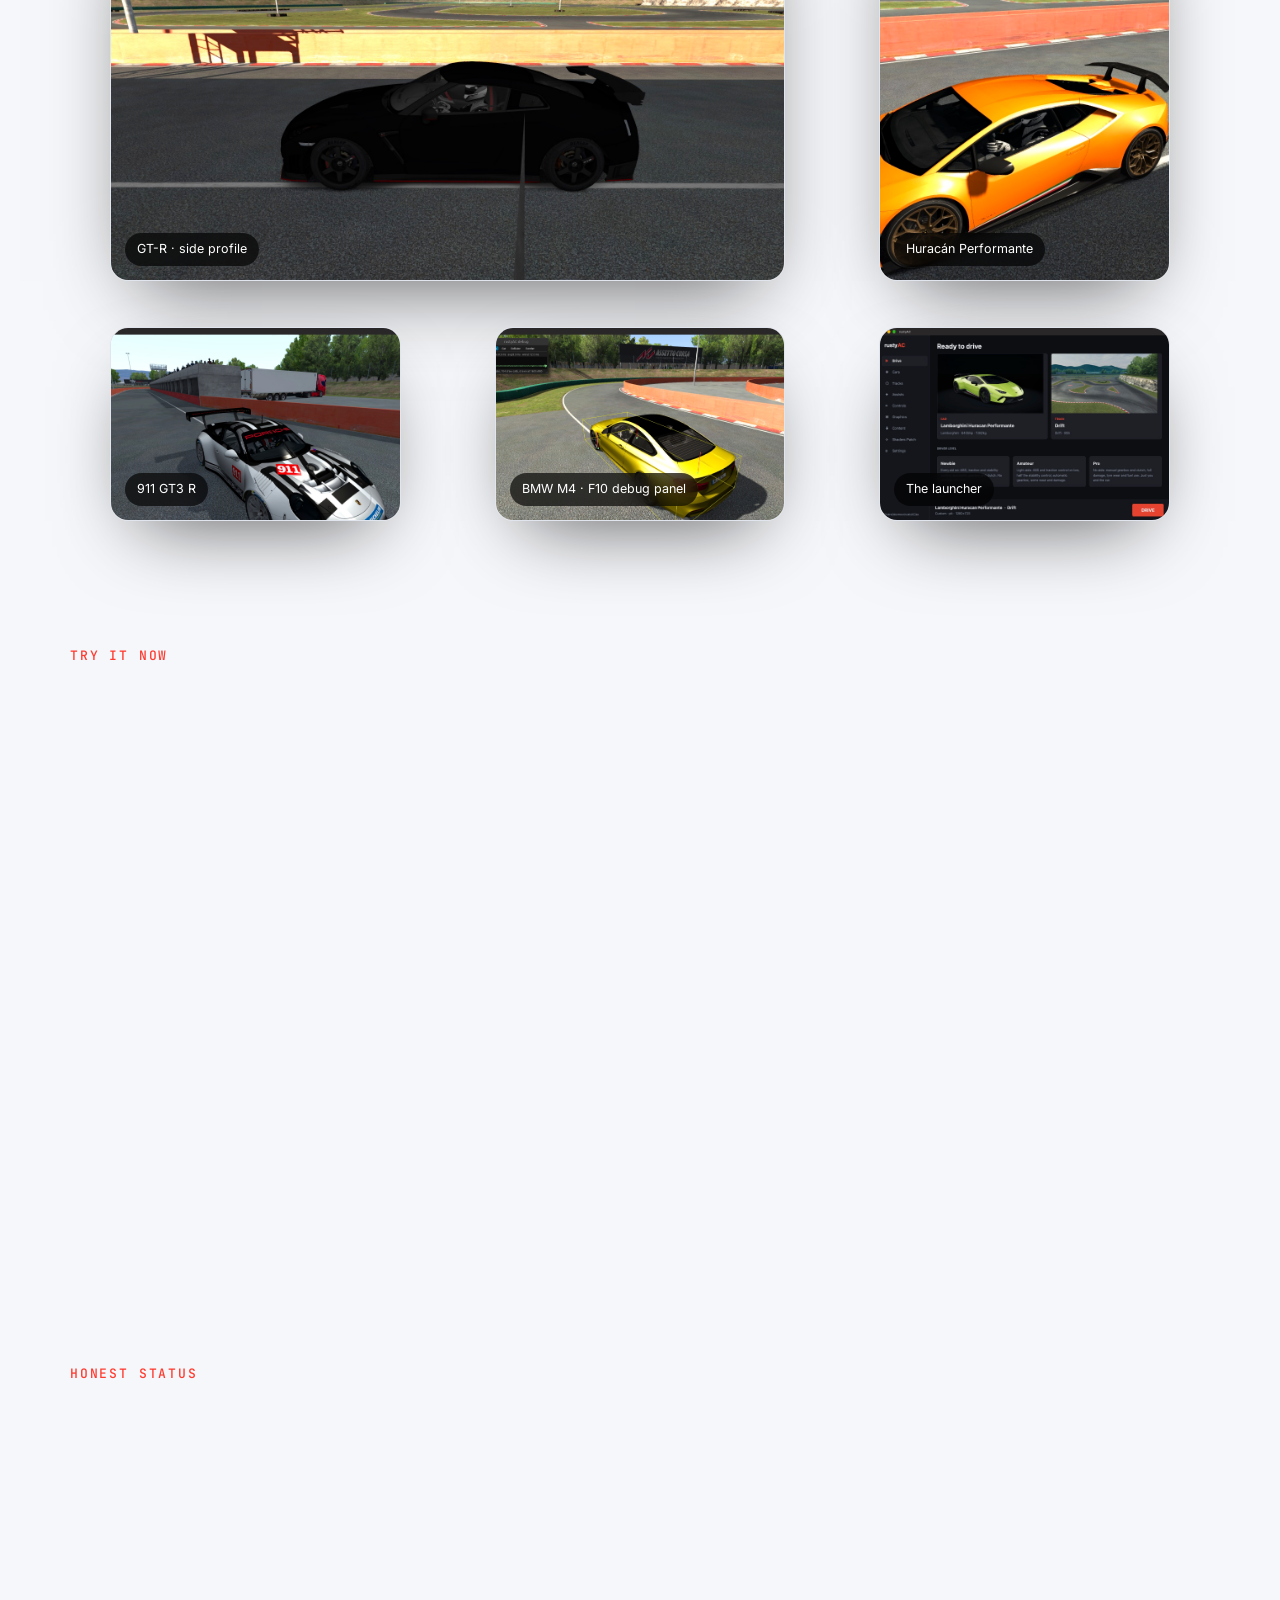
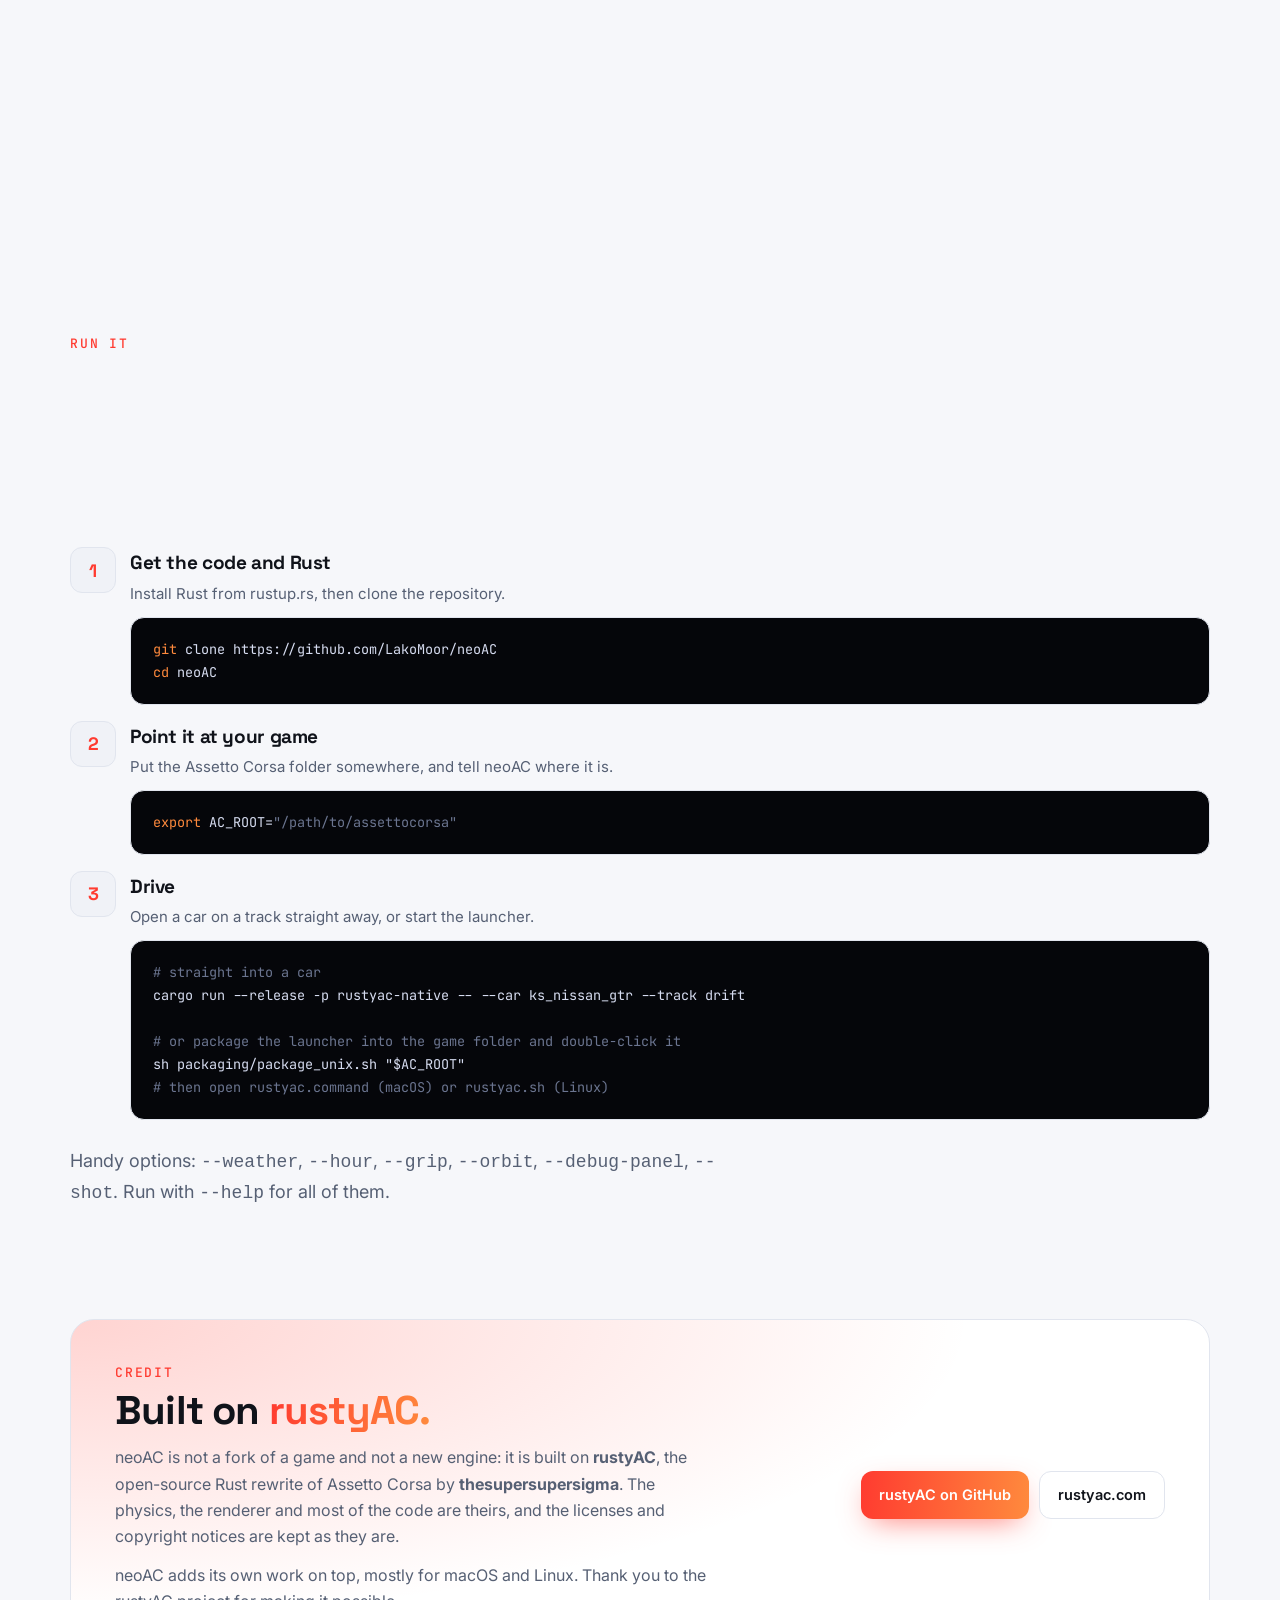
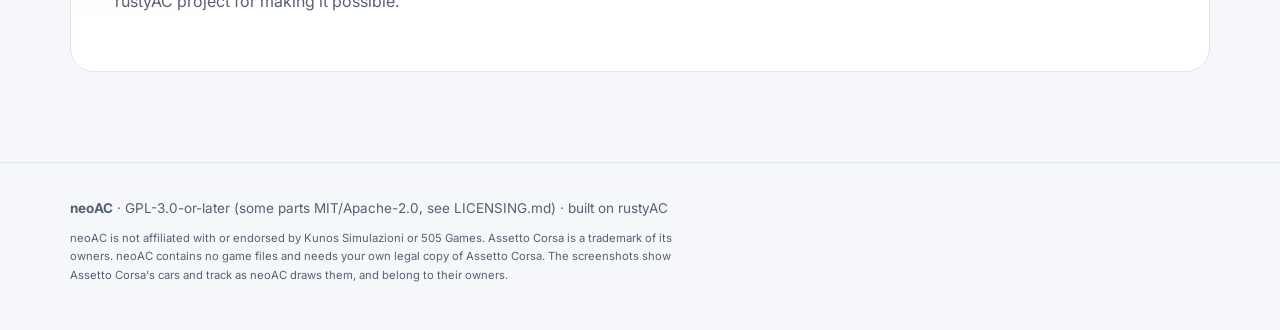
==== commit 9ee11a19: "feat(demo): the car is the Mitsubishi Lancer Evolution VI (free mod from assettocorsa.club, authors " ====
--- a/site/index.html
+++ b/site/index.html
@@ -255,13 +255,12 @@
     <div class="demo reveal">
       <div class="demo-main">
         <div class="demo-cta">
-          <a class="btn primary" href="demo/?car=mercedes_300sel&amp;track=nevadadrift&amp;go=1">▶ Play the demo</a>
-          <a class="btn" href="demo/">Choose car and track</a>
+          <a class="btn primary" href="demo/">▶ Play the demo</a>
         </div>
         <ul class="demo-list">
           <li><b>Phone or tablet:</b> hold the phone sideways. Left and right pads steer, GAS and BRAKE are on the right, and the <b>Tilt</b> button turns the phone into a steering wheel.</li>
           <li><b>Keyboard:</b> arrows or WASD to drive, C changes the view, Space/E and Ctrl/Q change gears, H is the handbrake.</li>
-          <li>About <b>95 MB</b> is downloaded the first time (then kept in your browser). Use Wi‑Fi.</li>
+          <li>About <b>130 MB</b> is downloaded the first time (then kept in your browser). Use Wi‑Fi.</li>
           <li>It is a <b>preview</b>: a simple picture, no sound, not the look of the desktop build above.</li>
         </ul>
       </div>
@@ -269,7 +268,7 @@
         <h3>Content in the demo</h3>
         <p>Free community mods, from <a href="https://assettocorsa.club/">assettocorsa.club</a>. All rights belong to their authors; they are shown here only so the demo can run.</p>
         <ul>
-          <li><b>Car:</b> <a href="https://assettocorsa.club/mods/auto/mercedes-benz-300-sel-63.html">Mercedes-Benz 300 SEL 6.3</a>, physics by Dmitrii A</li>
+          <li><b>Car:</b> <a href="https://assettocorsa.club/mods/auto/mitsubishi-lancer-evolution-vi.html">Mitsubishi Lancer Evolution VI</a>, 3D and physics by Emfini, sound by TripledSevens</li>
           <li><b>Track:</b> <a href="https://assettocorsa.club/mods/tracks/nevada-drift.html">Nevada Drift (Nevada Freight Depot)</a></li>
           <li>More cars: <a href="https://assettocorsa.club/mods/auto/">assettocorsa.club/mods/auto</a></li>
           <li>More tracks: <a href="https://assettocorsa.club/mods/tracks/index.html">assettocorsa.club/mods/tracks</a></li>
